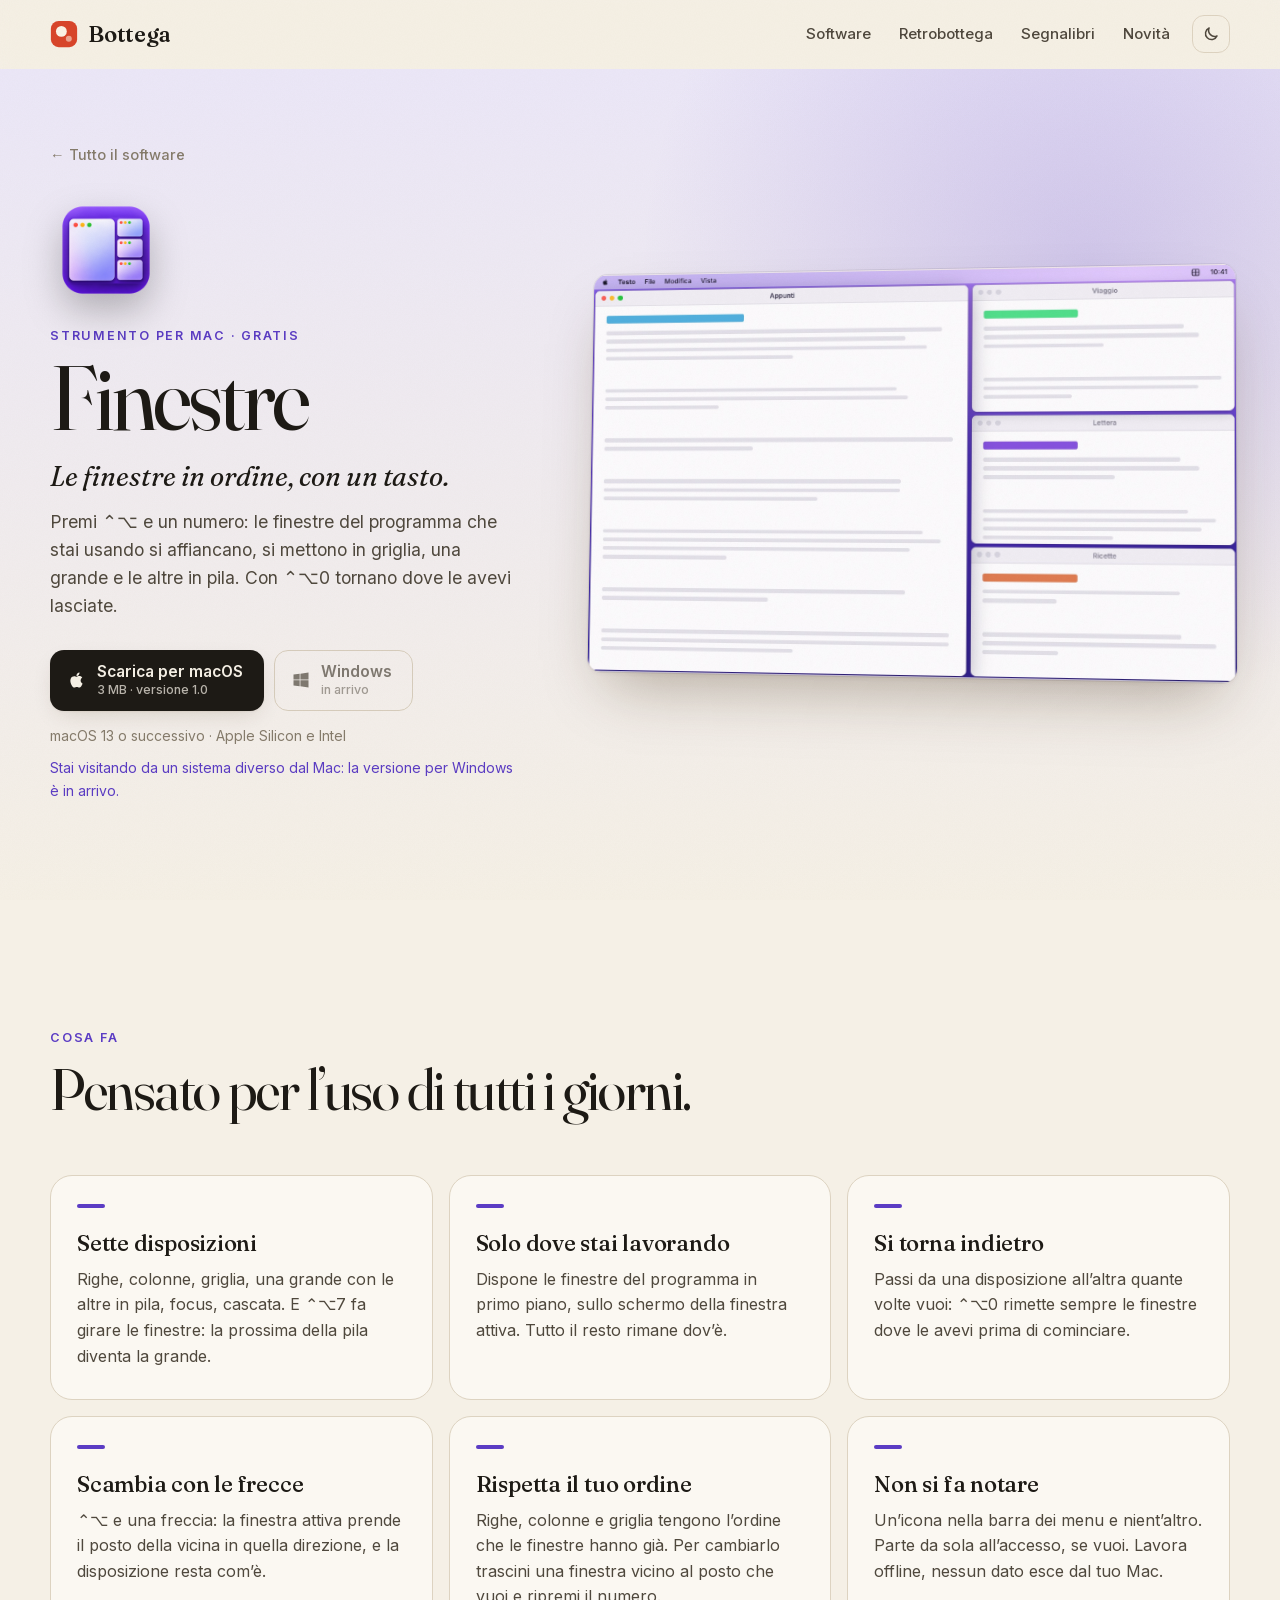
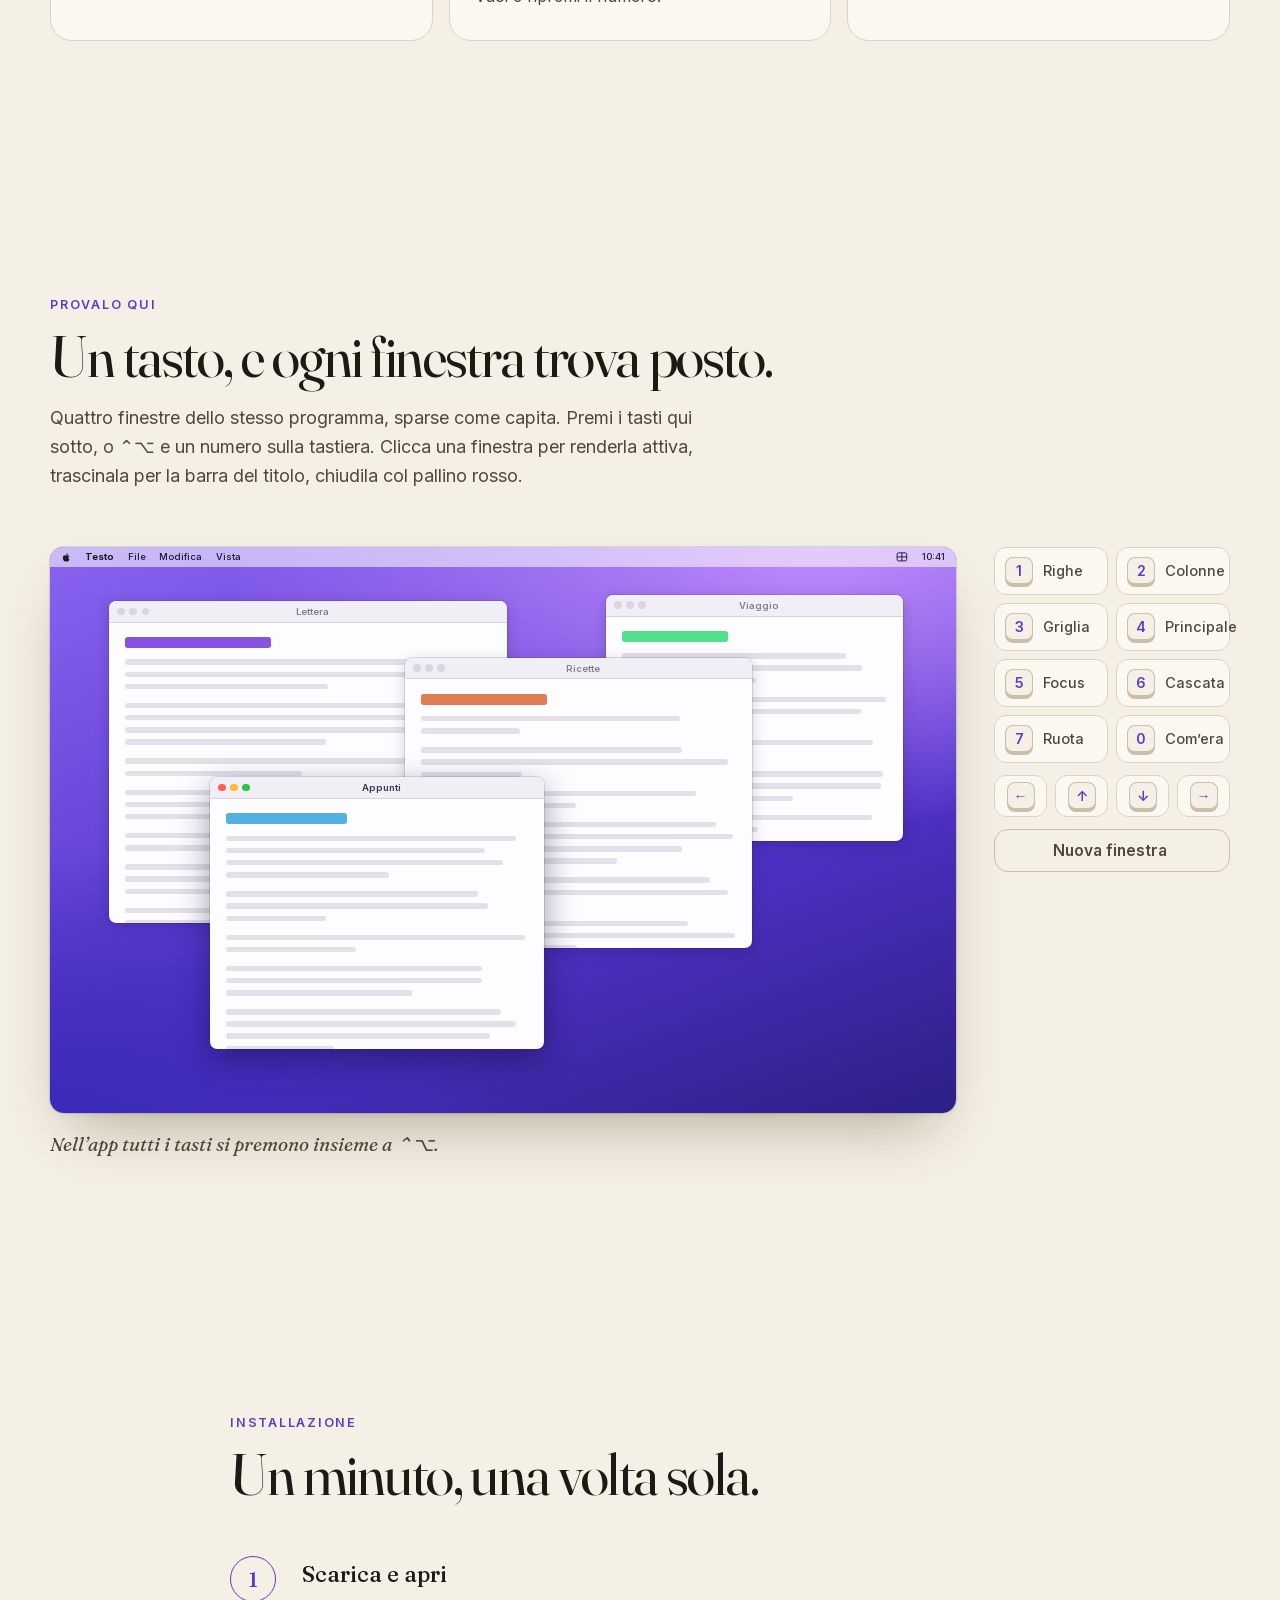
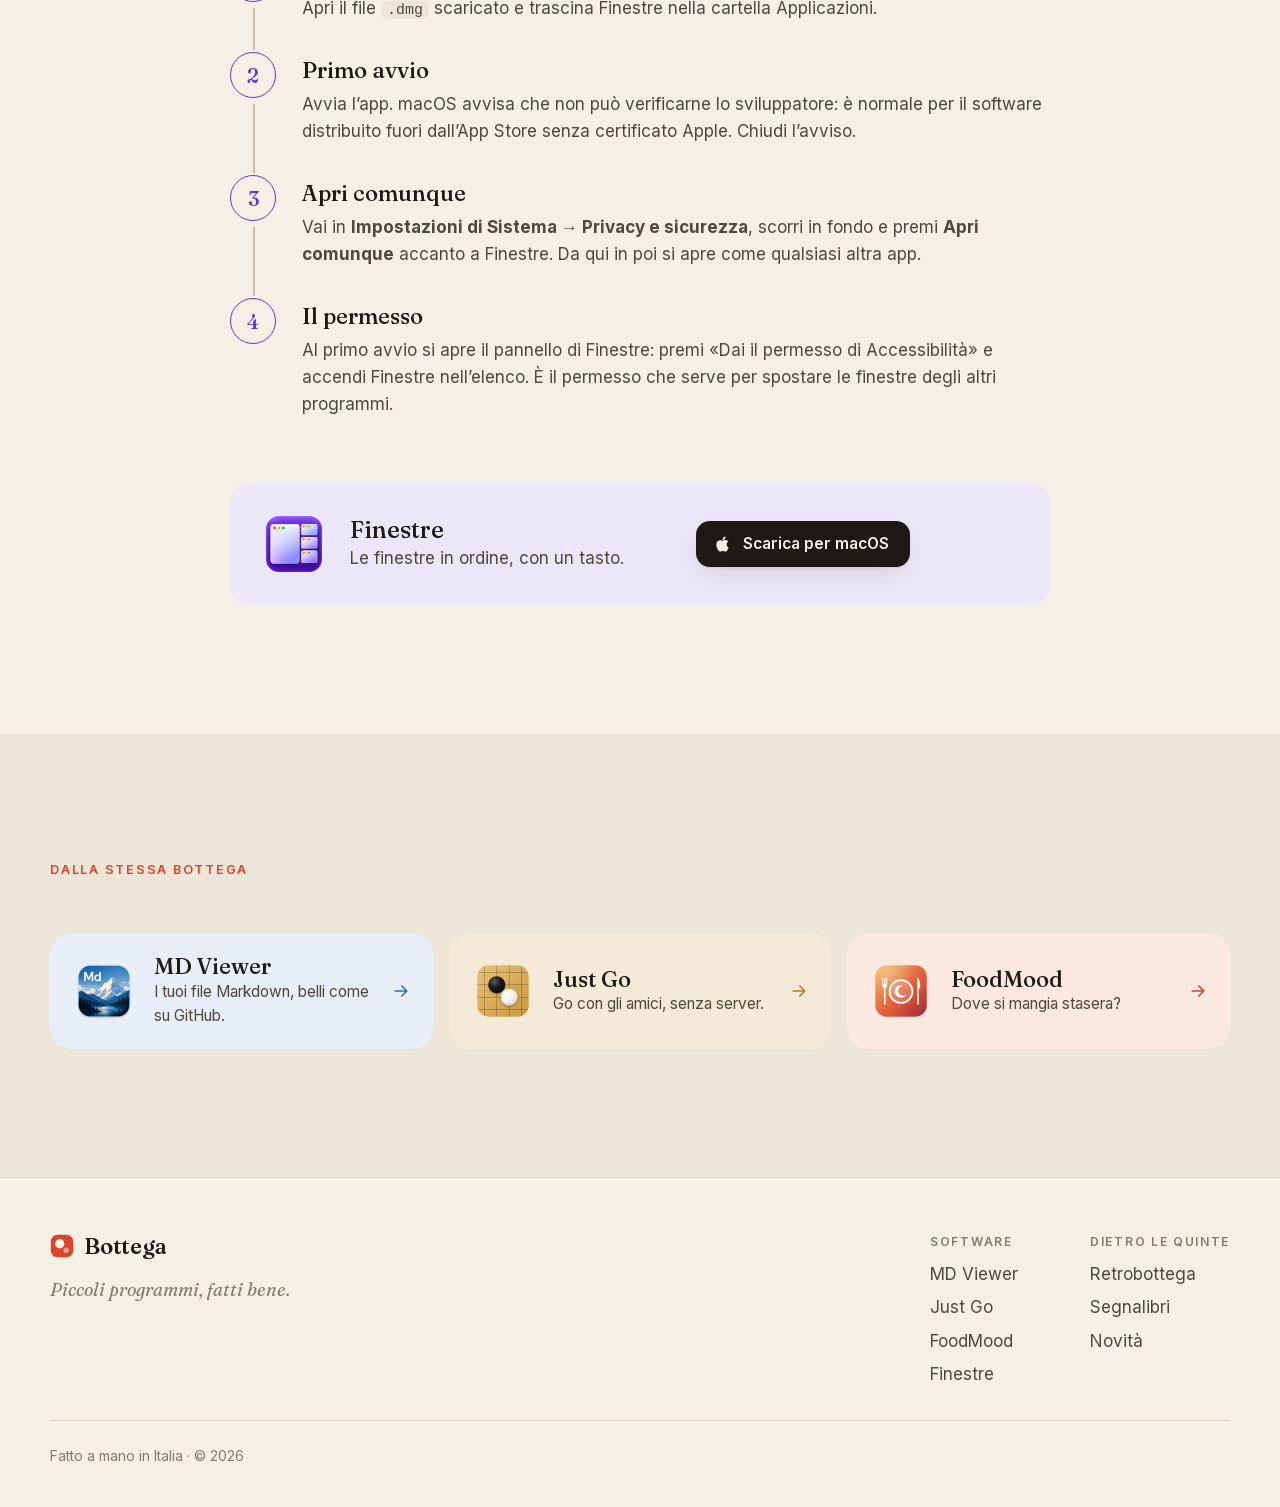
==== finestre/index.html @ 95e4102d "Sito aggiornato (2026-10-15)" ====
<!doctype html>
<html lang="it">
<head>
<meta charset="utf-8">
<meta name="viewport" content="width=device-width, initial-scale=1">
<title>Finestre · Bottega</title>
<meta name="description" content="Le finestre in ordine, con un tasto. Premi ⌃⌥ e un numero: le finestre del programma che stai usando si affiancano, si mettono in griglia, una grande e le altre in pila. Con ⌃⌥0 tornano dove le avevi lasciate.">
<meta property="og:title" content="Finestre · Bottega">
<meta property="og:description" content="Le finestre in ordine, con un tasto. Premi ⌃⌥ e un numero: le finestre del programma che stai usando si affiancano, si mettono in griglia, una grande e le altre in pila. Con ⌃⌥0 tornano dove le avevi lasciate.">
<meta property="og:type" content="website">
<meta name="theme-color" content="#f5f0e6" media="(prefers-color-scheme: light)">
<meta name="theme-color" content="#14120e" media="(prefers-color-scheme: dark)">
<link rel="icon" href="../favicon.svg" type="image/svg+xml">
<link rel="preload" href="../fonts/fraunces-normal.woff2" as="font" type="font/woff2" crossorigin>
<link rel="preload" href="../fonts/inter-normal.woff2" as="font" type="font/woff2" crossorigin>
<link rel="stylesheet" href="../css/site.css">
<script>try{var t=localStorage.getItem('theme');if(t)document.documentElement.dataset.theme=t}catch(e){}</script>

</head>
<body class="page-product">
<a class="skip" href="#main">Vai al contenuto</a>
<header class="topbar">
  <div class="wrap topbar__inner">
    <a class="brand" href="../">
<svg class="mark" width="28" height="28" viewBox="0 0 32 32" aria-hidden="true">
  <rect x="1" y="1" width="30" height="30" rx="9" fill="var(--seal)"/>
  <circle cx="13" cy="13" r="6.2" fill="var(--seal-ink)"/>
  <circle cx="21.5" cy="21.5" r="3.4" fill="var(--seal-ink)" opacity=".55"/>
</svg><span>Bottega</span></a>
    <nav class="nav" aria-label="Principale">
      <a href="../#software">Software</a>
      <a href="../retrobottega/">Retrobottega</a>
      <a href="../segnalibri/">Segnalibri</a>
      <a href="../#novita">Novità</a>
      <button class="theme-toggle" type="button" aria-label="Cambia tema" data-theme-toggle>
        <span class="only-light"><svg viewBox="0 0 24 24" aria-hidden="true"><path fill="none" stroke="currentColor" stroke-width="2" stroke-linejoin="round" d="M20 14.5A8 8 0 0 1 9.5 4 8 8 0 1 0 20 14.5z"/></svg></span><span class="only-dark"><svg viewBox="0 0 24 24" aria-hidden="true"><g fill="none" stroke="currentColor" stroke-width="2" stroke-linecap="round"><circle cx="12" cy="12" r="4"/><path d="M12 2v2m0 16v2M4.9 4.9l1.4 1.4m11.4 11.4 1.4 1.4M2 12h2m16 0h2M4.9 19.1l1.4-1.4M17.7 6.3l1.4-1.4"/></g></svg></span>
      </button>
    </nav>
  </div>
</header>
<main id="main">

<section class="phero" style="--accent:#5b3cc4;--accent-dark:#b3a0ff;--tint:#ebe7f8;--tint-dark:#17132a">
  <div class="wrap phero__inner">
    <div class="phero__text">
      <a class="crumb" href="../#software">← Tutto il software</a>
      <img class="phero__icon" src="../media/finestre-icon.png" alt="" width="128" height="128">
      <p class="eyebrow">Strumento per Mac · Gratis</p>
      <h1 class="phero__title">Finestre</h1>
      <p class="phero__tagline">Le finestre in ordine, con un tasto.</p>
      <p class="phero__summary">Premi ⌃⌥ e un numero: le finestre del programma che stai usando si affiancano, si mettono in griglia, una grande e le altre in pila. Con ⌃⌥0 tornano dove le avevi lasciate.</p>
      <div class="downloads" data-downloads><a class="btn btn--primary" data-os="macos" href="../downloads/finestre-1.0-macos.dmg" download data-product="finestre">
      <svg viewBox="0 0 24 24" aria-hidden="true"><path fill="currentColor" d="M16.37 12.6c-.02-2.3 1.88-3.4 1.96-3.46-1.07-1.56-2.73-1.78-3.32-1.8-1.41-.14-2.76.83-3.48.83-.72 0-1.82-.81-3-.79-1.54.02-2.96.9-3.76 2.28-1.6 2.78-.41 6.9 1.15 9.16.76 1.1 1.67 2.34 2.86 2.3 1.15-.05 1.58-.74 2.97-.74 1.38 0 1.77.74 2.98.72 1.23-.02 2.01-1.12 2.76-2.23.87-1.28 1.23-2.52 1.25-2.58-.03-.01-2.4-.92-2.42-3.65zM14.1 5.86c.63-.77 1.06-1.83.94-2.89-.91.04-2.01.61-2.66 1.37-.58.67-1.1 1.76-.96 2.8 1.01.08 2.05-.52 2.68-1.28z"/></svg><span>Scarica per macOS<small>3 MB · versione 1.0</small></span></a><span class="btn btn--ghost btn--soon" data-os="windows"><svg viewBox="0 0 24 24" aria-hidden="true"><path fill="currentColor" d="M3 5.5 10.4 4.5v7H3zm8.3-1.1L21 3v8.5h-9.7zM3 12.4h7.4v7.1L3 18.5zm8.3 0H21V21l-9.7-1.4z"/></svg><span>Windows<small>in arrivo</small></span></span></div>
      <p class="phero__meta">macOS 13 o successivo · Apple Silicon e Intel</p>
      <p class="phero__other" data-other-os hidden>Stai visitando da un sistema diverso dal Mac: la versione per Windows è in arrivo.</p>
    </div>
    <div class="phero__visual">
<figure class="window window--screen">
  
  <img class="only-light" src="../media/finestre-light.jpg" alt="Uno schermo con quattro finestre dello stesso programma disposte da Finestre: una grande a sinistra, le altre tre impilate a destra" fetchpriority="high" decoding="async"><img class="only-dark" src="../media/finestre-dark.jpg" alt="Uno schermo con quattro finestre dello stesso programma disposte da Finestre: una grande a sinistra, le altre tre impilate a destra" fetchpriority="high" decoding="async">
</figure></div>
  </div>
</section>

<section class="section" style="--accent:#5b3cc4;--accent-dark:#b3a0ff;--tint:#ebe7f8;--tint-dark:#17132a">
  <div class="wrap">
    <header class="section__head reveal">
      <p class="eyebrow">Cosa fa</p>
      <h2 class="section__title">Pensato per l’uso di tutti i giorni.</h2>
    </header>
    <ul class="features">
      <li class="feature reveal" style="--d:0"><h3>Sette disposizioni</h3><p>Righe, colonne, griglia, una grande con le altre in pila, focus, cascata. E ⌃⌥7 fa girare le finestre: la prossima della pila diventa la grande.</p></li><li class="feature reveal" style="--d:1"><h3>Solo dove stai lavorando</h3><p>Dispone le finestre del programma in primo piano, sullo schermo della finestra attiva. Tutto il resto rimane dov’è.</p></li><li class="feature reveal" style="--d:2"><h3>Si torna indietro</h3><p>Passi da una disposizione all’altra quante volte vuoi: ⌃⌥0 rimette sempre le finestre dove le avevi prima di cominciare.</p></li><li class="feature reveal" style="--d:0"><h3>Scambia con le frecce</h3><p>⌃⌥ e una freccia: la finestra attiva prende il posto della vicina in quella direzione, e la disposizione resta com’è.</p></li><li class="feature reveal" style="--d:1"><h3>Rispetta il tuo ordine</h3><p>Righe, colonne e griglia tengono l’ordine che le finestre hanno già. Per cambiarlo trascini una finestra vicino al posto che vuoi e ripremi il numero.</p></li><li class="feature reveal" style="--d:2"><h3>Non si fa notare</h3><p>Un’icona nella barra dei menu e nient’altro. Parte da sola all’accesso, se vuoi. Lavora offline, nessun dato esce dal tuo Mac.</p></li>
    </ul>
  </div>
</section>

<div style="--accent:#5b3cc4;--accent-dark:#b3a0ff;--tint:#ebe7f8;--tint-dark:#17132a">
<section class="section demo" id="prova">
  <div class="wrap">
    <header class="section__head reveal">
      <p class="eyebrow">Provalo qui</p>
      <h2 class="section__title">Un tasto, e ogni finestra trova posto.</h2>
      <p class="section__lead">Quattro finestre dello stesso programma, sparse come capita. Premi i tasti qui sotto, o ⌃⌥ e un numero sulla tastiera. Clicca una finestra per renderla attiva, trascinala per la barra del titolo, chiudila col pallino rosso.</p>
    </header>
    <div class="win-demo reveal" data-win-demo>
      <div class="win-demo__screen" data-screen>
        <div class="win-demo__menubar" aria-hidden="true">
          <span class="win-demo__menus"><svg viewBox="0 0 24 24" aria-hidden="true"><path fill="currentColor" d="M16.37 12.6c-.02-2.3 1.88-3.4 1.96-3.46-1.07-1.56-2.73-1.78-3.32-1.8-1.41-.14-2.76.83-3.48.83-.72 0-1.82-.81-3-.79-1.54.02-2.96.9-3.76 2.28-1.6 2.78-.41 6.9 1.15 9.16.76 1.1 1.67 2.34 2.86 2.3 1.15-.05 1.58-.74 2.97-.74 1.38 0 1.77.74 2.98.72 1.23-.02 2.01-1.12 2.76-2.23.87-1.28 1.23-2.52 1.25-2.58-.03-.01-2.4-.92-2.42-3.65zM14.1 5.86c.63-.77 1.06-1.83.94-2.89-.91.04-2.01.61-2.66 1.37-.58.67-1.1 1.76-.96 2.8 1.01.08 2.05-.52 2.68-1.28z"/></svg><b>Testo</b><span>File</span><span>Modifica</span><span>Vista</span></span>
          <span class="win-demo__status"><svg class="win-demo__glyph" data-glyph viewBox="0 0 16 16"><rect x="1.5" y="2.5" width="13" height="11" rx="2" fill="none" stroke="currentColor" stroke-width="1.3"/><path d="M8 2.5v11M1.5 8h13" stroke="currentColor" stroke-width="1.3"/></svg><span>10:41</span></span>
        </div>
        <div class="win-demo__desk" data-desk></div>
      </div>
      <div class="win-demo__panel">
        <div class="win-demo__keys" role="group" aria-label="Disposizioni">
          <button class="win-key" type="button" data-key="1"><kbd>1</kbd><span>Righe</span></button><button class="win-key" type="button" data-key="2"><kbd>2</kbd><span>Colonne</span></button><button class="win-key" type="button" data-key="3"><kbd>3</kbd><span>Griglia</span></button><button class="win-key" type="button" data-key="4"><kbd>4</kbd><span>Principale</span></button><button class="win-key" type="button" data-key="5"><kbd>5</kbd><span>Focus</span></button><button class="win-key" type="button" data-key="6"><kbd>6</kbd><span>Cascata</span></button><button class="win-key" type="button" data-key="7"><kbd>7</kbd><span>Ruota</span></button><button class="win-key" type="button" data-key="0"><kbd>0</kbd><span>Com’era</span></button>
        </div>
        <div class="win-demo__arrows" role="group" aria-label="Scambia la finestra attiva con la vicina">
          <button class="win-key win-key--arrow" type="button" data-swap="left" aria-label="Scambia con la vicina sinistra"><kbd>←</kbd></button><button class="win-key win-key--arrow" type="button" data-swap="up" aria-label="Scambia con la vicina sopra"><kbd>↑</kbd></button><button class="win-key win-key--arrow" type="button" data-swap="down" aria-label="Scambia con la vicina sotto"><kbd>↓</kbd></button><button class="win-key win-key--arrow" type="button" data-swap="right" aria-label="Scambia con la vicina destra"><kbd>→</kbd></button>
        </div>
        <button class="btn btn--ghost win-demo__new" type="button" data-new>Nuova finestra</button>
      </div>
      <p class="win-demo__caption" data-caption aria-live="polite">Nell’app tutti i tasti si premono insieme a ⌃⌥.</p>
    </div>
  </div>
</section></div>


<section class="section" id="installazione" style="--accent:#5b3cc4;--accent-dark:#b3a0ff;--tint:#ebe7f8;--tint-dark:#17132a">
  <div class="wrap wrap--narrow">
    <header class="section__head reveal">
      <p class="eyebrow">Installazione</p>
      <h2 class="section__title">Un minuto, una volta sola.</h2>
    </header>
    <ol class="steps">
      <li class="reveal"><h3>Scarica e apri</h3><p>Apri il file <code>.dmg</code> scaricato e trascina Finestre nella cartella Applicazioni.</p></li>
      <li class="reveal"><h3>Primo avvio</h3><p>Avvia l’app. macOS avvisa che non può verificarne lo sviluppatore: è normale per il software distribuito fuori dall’App Store senza certificato Apple. Chiudi l’avviso.</p></li>
      <li class="reveal"><h3>Apri comunque</h3><p>Vai in <strong>Impostazioni di Sistema → Privacy e sicurezza</strong>, scorri in fondo e premi <strong>Apri comunque</strong> accanto a Finestre. Da qui in poi si apre come qualsiasi altra app.</p></li>
      <li class="reveal"><h3>Il permesso</h3><p>Al primo avvio si apre il pannello di Finestre: premi «Dai il permesso di Accessibilità» e accendi Finestre nell’elenco. È il permesso che serve per spostare le finestre degli altri programmi.</p></li>
    </ol>
    <div class="final-cta reveal">
      <img src="../media/finestre-icon.png" alt="" width="72" height="72" loading="lazy">
      <div><h3>Finestre</h3><p>Le finestre in ordine, con un tasto.</p></div>
      <div class="downloads" data-downloads><a class="btn btn--primary" data-os="macos" href="../downloads/finestre-1.0-macos.dmg" download data-product="finestre">
      <svg viewBox="0 0 24 24" aria-hidden="true"><path fill="currentColor" d="M16.37 12.6c-.02-2.3 1.88-3.4 1.96-3.46-1.07-1.56-2.73-1.78-3.32-1.8-1.41-.14-2.76.83-3.48.83-.72 0-1.82-.81-3-.79-1.54.02-2.96.9-3.76 2.28-1.6 2.78-.41 6.9 1.15 9.16.76 1.1 1.67 2.34 2.86 2.3 1.15-.05 1.58-.74 2.97-.74 1.38 0 1.77.74 2.98.72 1.23-.02 2.01-1.12 2.76-2.23.87-1.28 1.23-2.52 1.25-2.58-.03-.01-2.4-.92-2.42-3.65zM14.1 5.86c.63-.77 1.06-1.83.94-2.89-.91.04-2.01.61-2.66 1.37-.58.67-1.1 1.76-.96 2.8 1.01.08 2.05-.52 2.68-1.28z"/></svg><span>Scarica per macOS</span></a></div>
    </div>
  </div>
</section>

<section class="section section--quiet">
  <div class="wrap">
    <header class="section__head reveal"><p class="eyebrow">Dalla stessa bottega</p></header>
    <div class="more">
      <a class="more__item reveal" href="../md-viewer/" style="--accent:#2f6fb5;--accent-dark:#7fb0ee;--tint:#e7eef8;--tint-dark:#16202e">
        <img src="../media/md-viewer-icon.png" alt="" width="64" height="64" loading="lazy">
        <span><strong>MD Viewer</strong><span>I tuoi file Markdown, belli come su GitHub.</span></span><svg viewBox="0 0 24 24" aria-hidden="true"><path fill="none" stroke="currentColor" stroke-width="2" stroke-linecap="round" stroke-linejoin="round" d="M5 12h14m-6-6 6 6-6 6"/></svg></a><a class="more__item reveal" href="../just-go/" style="--accent:#b9792a;--accent-dark:#e2b066;--tint:#f5ead7;--tint-dark:#231a0e">
        <img src="../media/just-go-icon.png" alt="" width="64" height="64" loading="lazy">
        <span><strong>Just Go</strong><span>Go con gli amici, senza server.</span></span><svg viewBox="0 0 24 24" aria-hidden="true"><path fill="none" stroke="currentColor" stroke-width="2" stroke-linecap="round" stroke-linejoin="round" d="M5 12h14m-6-6 6 6-6 6"/></svg></a><a class="more__item reveal" href="../foodmood/" style="--accent:#c24a2f;--accent-dark:#f2704f;--tint:#fbe9e1;--tint-dark:#2a1611">
        <img src="../media/foodmood-icon.png" alt="" width="64" height="64" loading="lazy">
        <span><strong>FoodMood</strong><span>Dove si mangia stasera?</span></span><svg viewBox="0 0 24 24" aria-hidden="true"><path fill="none" stroke="currentColor" stroke-width="2" stroke-linecap="round" stroke-linejoin="round" d="M5 12h14m-6-6 6 6-6 6"/></svg></a>
    </div>
  </div>
</section>
</main>
<footer class="footer">
  <div class="wrap footer__inner">
    <div class="footer__brand">
      <a class="brand" href="../">
<svg class="mark" width="24" height="24" viewBox="0 0 32 32" aria-hidden="true">
  <rect x="1" y="1" width="30" height="30" rx="9" fill="var(--seal)"/>
  <circle cx="13" cy="13" r="6.2" fill="var(--seal-ink)"/>
  <circle cx="21.5" cy="21.5" r="3.4" fill="var(--seal-ink)" opacity=".55"/>
</svg><span>Bottega</span></a>
      <p>Piccoli programmi, fatti bene.</p>
    </div>
    <nav class="footer__nav" aria-label="Software">
      <h2>Software</h2>
      <a href="../md-viewer/">MD Viewer</a><a href="../just-go/">Just Go</a><a href="../foodmood/">FoodMood</a><a href="../finestre/">Finestre</a>
    </nav>
    <nav class="footer__nav" aria-label="Altro">
      <h2>Dietro le quinte</h2>
      <a href="../retrobottega/">Retrobottega</a>
      <a href="../segnalibri/">Segnalibri</a>
      <a href="../#novita">Novità</a>
    </nav>
    <p class="footer__note">Fatto a mano in Italia · © 2026</p>
  </div>
</footer>
<script src="../js/site.js" defer></script>
<script src="../js/win-demo.js" defer></script>
</body>
</html>
---- css/site.css ----
/* ---------- fonts ---------- */

@font-face {
  font-family: 'Fraunces';
  src: url('../fonts/fraunces-normal.woff2') format('woff2');
  font-weight: 300 700;
  font-style: normal;
  font-display: swap;
}
@font-face {
  font-family: 'Fraunces';
  src: url('../fonts/fraunces-italic.woff2') format('woff2');
  font-weight: 300 700;
  font-style: italic;
  font-display: swap;
}
@font-face {
  font-family: 'Inter';
  src: url('../fonts/inter-normal.woff2') format('woff2');
  font-weight: 400 700;
  font-style: normal;
  font-display: swap;
}

/* ---------- tokens ---------- */

:root {
  --paper: #f5f0e6;
  --paper-2: #ede6d8;
  --card: #fbf8f2;
  --ink: #1d1a15;
  --ink-2: #4f483d;
  --ink-3: #857b6b;
  --line: #ddd3c1;
  --line-2: #cbbfa9;
  --seal: #d8452a;
  --seal-ink: #fbf3e6;
  --focus: #d8452a;
  --shadow: 0 1px 2px rgb(60 40 10 / 0.06), 0 8px 24px -8px rgb(60 40 10 / 0.18);
  --shadow-lg: 0 2px 4px rgb(60 40 10 / 0.05), 0 30px 60px -20px rgb(60 40 10 / 0.35);
  --accent: var(--seal);
  --accent-ink: var(--accent);
  --tint-bg: var(--tint, var(--paper-2));

  --serif: 'Fraunces', 'Iowan Old Style', Georgia, serif;
  --sans: 'Inter', -apple-system, BlinkMacSystemFont, 'Segoe UI', sans-serif;
  --mono: ui-monospace, 'SF Mono', Menlo, monospace;

  --wrap: 1180px;
  --gutter: clamp(16px, 4vw, 40px);
  --radius: 22px;
  --ease: cubic-bezier(0.2, 0.7, 0.2, 1);

  color-scheme: light;
}

@media (prefers-color-scheme: dark) {
  :root:not([data-theme='light']) {
    --paper: #14120e;
    --paper-2: #1c1914;
    --card: #1f1c16;
    --ink: #f1ebdf;
    --ink-2: #c5bcab;
    --ink-3: #8f8574;
    --line: #2f2a22;
    --line-2: #3f382d;
    --seal: #e5583b;
    --seal-ink: #1a140c;
    --focus: #ff7a5c;
    --shadow: 0 1px 2px rgb(0 0 0 / 0.3), 0 8px 24px -8px rgb(0 0 0 / 0.5);
    --shadow-lg: 0 2px 4px rgb(0 0 0 / 0.3), 0 30px 60px -20px rgb(0 0 0 / 0.7);
    --accent-ink: var(--accent-dark, var(--accent));
    --tint-bg: var(--tint-dark, var(--paper-2));
    color-scheme: dark;
  }
}
:root[data-theme='dark'] {
  --paper: #14120e;
  --paper-2: #1c1914;
  --card: #1f1c16;
  --ink: #f1ebdf;
  --ink-2: #c5bcab;
  --ink-3: #8f8574;
  --line: #2f2a22;
  --line-2: #3f382d;
  --seal: #e5583b;
  --seal-ink: #1a140c;
  --focus: #ff7a5c;
  --shadow: 0 1px 2px rgb(0 0 0 / 0.3), 0 8px 24px -8px rgb(0 0 0 / 0.5);
  --shadow-lg: 0 2px 4px rgb(0 0 0 / 0.3), 0 30px 60px -20px rgb(0 0 0 / 0.7);
  --accent-ink: var(--accent-dark, var(--accent));
  --tint-bg: var(--tint-dark, var(--paper-2));
  color-scheme: dark;
}

/* Product-scoped elements re-resolve the accent from their own custom properties. */
[style*='--accent'] {
  --accent-ink: var(--accent);
  --tint-bg: var(--tint);
}
@media (prefers-color-scheme: dark) {
  :root:not([data-theme='light']) [style*='--accent'] {
    --accent-ink: var(--accent-dark);
    --tint-bg: var(--tint-dark);
  }
}
:root[data-theme='dark'] [style*='--accent'] {
  --accent-ink: var(--accent-dark);
  --tint-bg: var(--tint-dark);
}

/* Light/dark only content (screenshots, toggle icons). */
.only-dark { display: none; }
@media (prefers-color-scheme: dark) {
  :root:not([data-theme='light']) .only-dark { display: revert; }
  :root:not([data-theme='light']) .only-light { display: none; }
}
:root[data-theme='dark'] .only-dark { display: revert; }
:root[data-theme='dark'] .only-light { display: none; }

/* ---------- base ---------- */

*, *::before, *::after { box-sizing: border-box; }
html { -webkit-text-size-adjust: 100%; scroll-behavior: smooth; scroll-padding-top: 80px; }
body {
  margin: 0;
  background: var(--paper);
  color: var(--ink);
  font: 400 17px/1.6 var(--sans);
  font-feature-settings: 'ss01', 'cv11';
  -webkit-font-smoothing: antialiased;
  overflow-x: hidden;
}
img, svg { display: block; max-width: 100%; }
a { color: inherit; }
h1, h2, h3 { margin: 0; font-weight: 500; }
p { margin: 0; }
code { font: 0.88em var(--mono); background: var(--paper-2); padding: 0.1em 0.4em; border-radius: 6px; }
:focus-visible { outline: 2px solid var(--focus); outline-offset: 3px; border-radius: 8px; }
::selection { background: color-mix(in srgb, var(--seal) 30%, transparent); }

/* Paper grain over everything, very faint. */
body::before {
  content: '';
  position: fixed;
  inset: 0;
  z-index: 100;
  pointer-events: none;
  opacity: 0.35;
  mix-blend-mode: multiply;
  background-image: url("data:image/svg+xml,%3Csvg xmlns='http://www.w3.org/2000/svg' width='160' height='160'%3E%3Cfilter id='n'%3E%3CfeTurbulence type='fractalNoise' baseFrequency='.85' numOctaves='3' stitchTiles='stitch'/%3E%3CfeColorMatrix values='0 0 0 0 .4 0 0 0 0 .3 0 0 0 0 .15 0 0 0 .09 0'/%3E%3C/filter%3E%3Crect width='100%25' height='100%25' filter='url(%23n)'/%3E%3C/svg%3E");
}
@media (prefers-color-scheme: dark) { :root:not([data-theme='light']) body::before { mix-blend-mode: screen; opacity: 0.18; } }
:root[data-theme='dark'] body::before { mix-blend-mode: screen; opacity: 0.18; }

.wrap { width: 100%; max-width: calc(var(--wrap) + var(--gutter) * 2); margin: 0 auto; padding: 0 var(--gutter); }
.wrap--narrow { max-width: calc(820px + var(--gutter) * 2); }

.skip { position: absolute; left: -9999px; }
.skip:focus { left: 16px; top: 16px; z-index: 200; background: var(--ink); color: var(--paper); padding: 8px 14px; border-radius: 10px; }

.eyebrow {
  font: 600 12.5px/1.2 var(--sans);
  letter-spacing: 0.14em;
  text-transform: uppercase;
  color: var(--accent-ink);
}

/* ---------- top bar ---------- */

.topbar {
  position: sticky;
  top: 0;
  z-index: 50;
  background: color-mix(in srgb, var(--paper) 82%, transparent);
  backdrop-filter: saturate(1.4) blur(14px);
  -webkit-backdrop-filter: saturate(1.4) blur(14px);
  border-bottom: 1px solid transparent;
  transition: border-color 0.3s;
}
.topbar.is-scrolled { border-bottom-color: var(--line); }
.topbar__inner { display: flex; align-items: center; justify-content: space-between; height: 68px; }
.brand { display: inline-flex; align-items: center; gap: 10px; text-decoration: none; font: 600 22px/1 var(--serif); letter-spacing: -0.01em; }
.brand .mark { flex: none; transition: transform 0.5s var(--ease); }
.brand:hover .mark { transform: rotate(-12deg) scale(1.06); }
.nav { display: flex; align-items: center; gap: 4px; }
.nav a { white-space: nowrap; text-decoration: none; font-size: 15px; font-weight: 500; color: var(--ink-2); padding: 8px 12px; border-radius: 10px; transition: color 0.2s, background 0.2s; }
.nav a:hover { color: var(--ink); background: var(--paper-2); }
.theme-toggle {
  display: grid; place-items: center;
  width: 38px; height: 38px; margin-left: 6px;
  border: 1px solid var(--line); border-radius: 12px;
  background: transparent; color: var(--ink-2); cursor: pointer;
  transition: color 0.2s, border-color 0.2s, transform 0.3s var(--ease);
}
.theme-toggle:hover { color: var(--ink); border-color: var(--line-2); transform: rotate(-15deg); }
.theme-toggle svg { width: 18px; height: 18px; }

/* ---------- buttons ---------- */

.downloads { display: flex; flex-wrap: wrap; gap: 10px; }
.btn {
  display: inline-flex; align-items: center; gap: 10px;
  padding: 12px 20px 12px 16px;
  border-radius: 14px;
  font: 600 15.5px/1.15 var(--sans);
  text-decoration: none;
  border: 1px solid transparent;
  cursor: pointer;
  transition: transform 0.25s var(--ease), box-shadow 0.25s var(--ease), background 0.2s, border-color 0.2s;
}
.btn svg { width: 20px; height: 20px; flex: none; }
.btn small { display: block; font-weight: 500; font-size: 12.5px; opacity: 0.72; margin-top: 3px; }
.btn--primary { background: var(--ink); color: var(--paper); box-shadow: var(--shadow); }
.btn--primary:hover { transform: translateY(-2px); box-shadow: var(--shadow-lg); }
.btn--primary:active { transform: translateY(0); }
.btn--ghost { background: transparent; color: var(--ink-2); border-color: var(--line-2); }
.btn--ghost:hover { border-color: var(--ink-3); color: var(--ink); }
.btn--soon { cursor: default; opacity: 0.7; }
.btn--soon:hover { border-color: var(--line-2); color: var(--ink-2); }
.downloads.is-preferred-missing .btn--primary { order: 2; }

.link-arrow { display: inline-flex; align-items: center; gap: 8px; font-weight: 600; font-size: 15.5px; text-decoration: none; color: var(--accent-ink); }
.link-arrow svg { width: 18px; height: 18px; transition: transform 0.3s var(--ease); }
.link-arrow:hover svg { transform: translateX(4px); }

/* ---------- window frame ---------- */

.window {
  position: relative;
  margin: 0;
  border-radius: 14px;
  overflow: hidden;
  background: var(--card);
  box-shadow: 0 0 0 1px rgb(0 0 0 / 0.08), var(--shadow-lg);
}
.window img { width: 100%; height: auto; }
.window__bar {
  display: flex; align-items: center;
  height: 34px; padding: 0 14px;
  background: #ececec;
  border-bottom: 1px solid #d6d6d6;
}
.window__title { flex: 1; text-align: center; margin-right: 52px; font: 600 12.5px var(--sans); color: #4c4c4c; }
@media (prefers-color-scheme: dark) {
  :root:not([data-theme='light']) .window__bar { background: #2b2b2b; border-color: #111; }
  :root:not([data-theme='light']) .window__title { color: #bdbdbd; }
}
:root[data-theme='dark'] .window__bar { background: #2b2b2b; border-color: #111; }
:root[data-theme='dark'] .window__title { color: #bdbdbd; }
.lights { display: inline-flex; gap: 8px; }
.lights i { width: 12px; height: 12px; border-radius: 50%; background: #ff5f57; box-shadow: inset 0 0 0 0.5px rgb(0 0 0 / 0.15); }
.lights i:nth-child(2) { background: #febc2e; }
.lights i:nth-child(3) { background: #28c840; }
.window--overlay { container-type: inline-size; }
/* Sized relative to the screenshot so the lights sit in the app's own title area at any width. */
.lights--overlay { position: absolute; top: 1.6cqw; left: 1.8cqw; z-index: 1; gap: 0.75cqw; }
.lights--overlay i { width: 1.1cqw; height: 1.1cqw; }

/* ---------- hero ---------- */

.hero { position: relative; padding: clamp(56px, 10vw, 120px) 0 clamp(40px, 7vw, 80px); }
.hero::after {
  content: '';
  position: absolute;
  inset: auto 0 -25% 0;
  height: 70%;
  background: radial-gradient(60% 60% at 30% 50%, color-mix(in srgb, #2f6fb5 14%, transparent), transparent 70%),
    radial-gradient(50% 60% at 70% 50%, color-mix(in srgb, #d9a650 22%, transparent), transparent 70%);
  filter: blur(20px);
  z-index: -1;
}
.hero__inner { text-align: center; display: flex; flex-direction: column; align-items: center; }
.hero__eyebrow { display: inline-flex; align-items: center; gap: 10px; color: var(--ink-2); padding: 8px 14px; border: 1px solid var(--line); border-radius: 999px; background: var(--card); }
.dot { width: 8px; height: 8px; border-radius: 50%; background: var(--seal); box-shadow: 0 0 0 0 color-mix(in srgb, var(--seal) 60%, transparent); animation: pulse 2.4s infinite; }
@keyframes pulse { 70% { box-shadow: 0 0 0 8px transparent; } 100% { box-shadow: 0 0 0 0 transparent; } }
.hero__title {
  margin-top: 28px;
  font: 400 clamp(46px, 9vw, 112px)/0.98 var(--serif);
  font-variation-settings: 'opsz' 144, 'SOFT' 50;
  letter-spacing: -0.035em;
}
.hero__title em { font-style: italic; font-weight: 350; color: var(--seal); font-variation-settings: 'opsz' 144, 'SOFT' 100, 'WONK' 1; }
.hero__lead { margin-top: 26px; max-width: 34em; font-size: clamp(17px, 2vw, 20px); color: var(--ink-2); text-wrap: balance; }

.shelf { display: flex; justify-content: center; align-items: flex-end; flex-wrap: wrap; gap: clamp(18px, 4vw, 48px); margin-top: clamp(44px, 7vw, 76px); }
.shelf__item {
  display: flex; flex-direction: column; align-items: center; gap: 14px;
  text-decoration: none;
  animation: float 6s ease-in-out infinite;
  animation-delay: calc(var(--i) * -1.7s);
}
.shelf__item img {
  width: clamp(104px, 15vw, 168px); height: auto;
  filter: drop-shadow(0 22px 22px rgb(60 40 10 / 0.28));
  transition: transform 0.5s var(--ease), filter 0.5s var(--ease);
}
.shelf__item:hover img { transform: translateY(-8px) rotate(-4deg) scale(1.04); filter: drop-shadow(0 32px 28px rgb(60 40 10 / 0.32)); }
.shelf__label { font: 500 15px var(--sans); color: var(--ink-2); }
.shelf__item:hover .shelf__label { color: var(--ink); }
.shelf__slot {
  display: grid; place-items: center;
  width: clamp(84px, 12vw, 134px); aspect-ratio: 1;
  margin: clamp(10px, 1.5vw, 17px);
  border: 2px dashed var(--line-2);
  border-radius: 28%;
}
.shelf__slot span { width: 26%; aspect-ratio: 1; border-radius: 50%; border: 2px solid var(--line-2); border-top-color: var(--seal); animation: spin 2.8s linear infinite; }
.shelf__item--next .shelf__label { color: var(--ink-3); }
.shelf__slot { transition: border-color 0.3s, transform 0.5s var(--ease); }
.shelf__item--next:hover .shelf__slot { border-color: var(--seal); transform: translateY(-8px) rotate(-4deg); }
.shelf__item--next:hover .shelf__label { color: var(--ink); }
@keyframes float { 50% { transform: translateY(-10px); } }
@keyframes spin { to { transform: rotate(360deg); } }

/* ---------- sections ---------- */

.section { padding: clamp(64px, 10vw, 128px) 0; }
.section--quiet { background: var(--paper-2); }
.section__head { margin-bottom: clamp(32px, 5vw, 56px); }
.section__title {
  margin-top: 14px;
  font: 400 clamp(34px, 5.2vw, 58px)/1.04 var(--serif);
  font-variation-settings: 'opsz' 144, 'SOFT' 50;
  letter-spacing: -0.025em;
  text-wrap: balance;
}
.section__lead { margin-top: 18px; max-width: 38em; color: var(--ink-2); font-size: 18px; }

/* ---------- catalog cards ---------- */

.cards { display: grid; gap: clamp(24px, 4vw, 40px); }
.card {
  position: relative;
  display: grid;
  grid-template-columns: minmax(0, 5fr) minmax(0, 7fr);
  gap: clamp(28px, 4vw, 56px);
  align-items: center;
  padding: clamp(26px, 4.5vw, 56px);
  border-radius: calc(var(--radius) + 8px);
  background: var(--tint-bg);
  overflow: hidden;
  isolation: isolate;
}
.card::before {
  content: '';
  position: absolute;
  width: 60%; aspect-ratio: 1;
  right: -10%; top: -30%;
  border-radius: 50%;
  background: radial-gradient(closest-side, color-mix(in srgb, var(--accent) 22%, transparent), transparent);
  z-index: -1;
}
.card--flip { grid-template-columns: minmax(0, 7fr) minmax(0, 5fr); }
.card--flip .card__text { order: 2; }
.card--flip::before { right: auto; left: -10%; }
.card__head { display: flex; align-items: center; gap: 18px; }
.card__icon { width: 88px; height: 88px; filter: drop-shadow(0 10px 12px rgb(0 0 0 / 0.2)); }
.card__name { margin-top: 6px; font: 500 clamp(32px, 4vw, 44px)/1 var(--serif); letter-spacing: -0.02em; }
.card__name a { text-decoration: none; }
.card__tagline { margin-top: 24px; font: italic 400 clamp(20px, 2.2vw, 24px)/1.3 var(--serif); color: var(--ink); }
.card__summary { margin-top: 12px; color: var(--ink-2); }
.card__actions { margin-top: 28px; display: flex; flex-wrap: wrap; align-items: center; gap: 14px 22px; }
.card__visual { display: block; text-decoration: none; transition: transform 0.6s var(--ease); }
.card:hover .card__visual { transform: translateY(-6px) rotate(-0.6deg); }
.card--flip:hover .card__visual { transform: translateY(-6px) rotate(0.6deg); }

/* ---------- principles ---------- */

.principles { list-style: none; margin: 0; padding: 0; display: grid; grid-template-columns: repeat(3, minmax(0, 1fr)); gap: clamp(20px, 3vw, 36px); }
.principles li { padding-top: 22px; border-top: 1px solid var(--line-2); }
.principles__n { font: italic 400 46px/1 var(--serif); color: var(--seal); }
.principles h3 { margin-top: 16px; font: 500 23px/1.2 var(--serif); letter-spacing: -0.01em; }
.principles p { margin-top: 10px; color: var(--ink-2); }

/* ---------- journal ---------- */

.log { list-style: none; margin: 0; padding: 0; }
.log__item { display: grid; grid-template-columns: 170px minmax(0, 1fr); gap: 24px; padding: 26px 0; border-top: 1px solid var(--line); }
.log__item:last-child { border-bottom: 1px solid var(--line); }
.log__item time { font: 500 14px/1.9 var(--sans); color: var(--ink-3); }
.log__item h3 { font: 500 22px/1.3 var(--serif); }
.log__item h3 a { display: inline-flex; align-items: center; gap: 12px; text-decoration: none; }
.log__item h3 a:hover { color: var(--accent-ink); }
.log__item p { margin-top: 6px; color: var(--ink-2); }

/* ---------- product hero ---------- */

.phero { position: relative; padding: clamp(36px, 6vw, 72px) 0 clamp(56px, 8vw, 100px); background: linear-gradient(180deg, var(--tint-bg), var(--paper)); overflow: hidden; }
.phero::before {
  content: '';
  position: absolute;
  width: 70vw; max-width: 900px; aspect-ratio: 1;
  right: -20vw; top: -30%;
  border-radius: 50%;
  background: radial-gradient(closest-side, color-mix(in srgb, var(--accent) 20%, transparent), transparent);
}
.phero__inner { position: relative; display: grid; grid-template-columns: minmax(0, 5fr) minmax(0, 7fr); gap: clamp(32px, 5vw, 64px); align-items: center; }
.crumb { display: inline-block; margin-bottom: 28px; font-size: 14.5px; font-weight: 500; color: var(--ink-3); text-decoration: none; }
.crumb:hover { color: var(--ink); }
.phero__icon { width: 112px; height: 112px; margin-bottom: 22px; filter: drop-shadow(0 16px 18px rgb(0 0 0 / 0.25)); animation: float 6s ease-in-out infinite; }
.phero__title { margin-top: 10px; font: 400 clamp(52px, 8vw, 92px)/0.95 var(--serif); font-variation-settings: 'opsz' 144, 'SOFT' 50; letter-spacing: -0.035em; }
.phero__tagline { margin-top: 18px; font: italic 400 clamp(21px, 2.4vw, 27px)/1.3 var(--serif); }
.phero__summary { margin: 14px 0 30px; color: var(--ink-2); font-size: 17.5px; }
.phero__meta { margin-top: 14px; font-size: 14px; color: var(--ink-3); }
.phero__other { margin-top: 10px; font-size: 14px; color: var(--accent-ink); }
.phero__visual { perspective: 1600px; }
.phero__visual .window { transform: rotateY(-8deg) rotateX(3deg); transition: transform 0.8s var(--ease); }
.phero__visual:hover .window { transform: none; }

/* ---------- features ---------- */

.features { list-style: none; margin: 0; padding: 0; display: grid; grid-template-columns: repeat(3, minmax(0, 1fr)); gap: 16px; }
.feature {
  position: relative;
  padding: 28px 26px 30px;
  border-radius: var(--radius);
  background: var(--card);
  border: 1px solid var(--line);
  transition: transform 0.4s var(--ease), box-shadow 0.4s var(--ease), border-color 0.3s;
}
.feature::before { content: ''; display: block; width: 28px; height: 4px; border-radius: 4px; background: var(--accent-ink); margin-bottom: 22px; transition: width 0.4s var(--ease); }
.feature:hover { transform: translateY(-4px); box-shadow: var(--shadow); border-color: var(--line-2); }
.feature:hover::before { width: 52px; }
.feature h3 { font: 500 22px/1.2 var(--serif); letter-spacing: -0.01em; }
.feature p { margin-top: 10px; color: var(--ink-2); font-size: 16px; }

/* ---------- shortcuts ---------- */

.keys { list-style: none; margin: 0; padding: 0; display: grid; grid-template-columns: repeat(3, minmax(0, 1fr)); gap: 12px; }
.keys li { display: flex; align-items: center; gap: 16px; padding: 16px 18px; border-radius: 16px; background: var(--card); border: 1px solid var(--line); }
kbd {
  min-width: 52px; padding: 6px 10px;
  font: 600 15px var(--sans); text-align: center;
  border-radius: 10px;
  background: var(--paper);
  border: 1px solid var(--line-2);
  box-shadow: 0 2px 0 var(--line-2);
}
.keys span { color: var(--ink-2); }

/* ---------- install steps ---------- */

.steps { list-style: none; margin: 0; padding: 0; counter-reset: s; }
.steps li { counter-increment: s; position: relative; padding: 0 0 34px 72px; }
.steps li::before {
  content: counter(s);
  position: absolute; left: 0; top: -4px;
  display: grid; place-items: center;
  width: 46px; height: 46px; border-radius: 50%;
  font: 500 20px var(--serif);
  color: var(--accent-ink);
  border: 1.5px solid currentColor;
}
.steps li:not(:last-child)::after { content: ''; position: absolute; left: 23px; top: 48px; bottom: 6px; width: 1.5px; background: var(--line-2); }
.steps h3 { font: 500 22px/1.3 var(--serif); }
.steps p { margin-top: 6px; color: var(--ink-2); }

.final-cta {
  display: flex; align-items: center; gap: 20px; flex-wrap: wrap;
  margin-top: 30px; padding: 26px 28px;
  border-radius: var(--radius);
  background: var(--tint-bg);
}
.final-cta img { width: 72px; height: 72px; }
.final-cta div { flex: 1 1 200px; }
.final-cta h3 { font: 500 24px/1.2 var(--serif); }
.final-cta p { color: var(--ink-2); }

/* ---------- more ---------- */

.more { display: grid; grid-template-columns: repeat(auto-fill, minmax(300px, 1fr)); gap: 16px; }
.more__item { display: flex; align-items: center; gap: 18px; padding: 20px 22px; border-radius: var(--radius); background: var(--tint-bg); text-decoration: none; transition: transform 0.4s var(--ease); }
.more__item:hover { transform: translateY(-3px); }
.more__item img { width: 64px; height: 64px; }
.more__item > span { flex: 1; display: flex; flex-direction: column; }
.more__item strong { font: 500 22px/1.2 var(--serif); }
.more__item span span { color: var(--ink-2); font-size: 15.5px; }
.more__item svg { width: 20px; height: 20px; color: var(--accent-ink); transition: transform 0.3s var(--ease); }
.more__item:hover svg { transform: translateX(4px); }

/* ---------- inner pages (notebook, bookmarks) ---------- */

.page-head { padding-bottom: 0; }
.page-head__lead { margin-top: 22px; max-width: 30em; font: italic 400 clamp(21px, 2.4vw, 26px)/1.4 var(--serif); color: var(--ink); text-wrap: pretty; }
.page-body { padding-top: clamp(40px, 6vw, 64px); }

/* ---------- notebook ---------- */

.wip {
  position: relative;
  display: grid;
  grid-template-columns: minmax(0, 4fr) minmax(0, 8fr);
  gap: clamp(28px, 4vw, 56px);
  padding: clamp(26px, 4.5vw, 56px);
  border-radius: calc(var(--radius) + 8px);
  background: var(--tint-bg);
  overflow: hidden;
  isolation: isolate;
}
.wip::before {
  content: '';
  position: absolute;
  width: 50%; aspect-ratio: 1;
  left: -12%; top: -25%;
  border-radius: 50%;
  background: radial-gradient(closest-side, color-mix(in srgb, var(--accent) 22%, transparent), transparent);
  z-index: -1;
}
.wip__badge { display: flex; flex-direction: column; align-items: flex-start; gap: 22px; }
.wip__mono {
  display: grid; place-items: center;
  width: clamp(104px, 14vw, 148px); aspect-ratio: 1;
  border-radius: 28%;
  border: 2px dashed color-mix(in srgb, var(--accent-ink) 55%, transparent);
  background: var(--card);
  font: italic 400 clamp(56px, 8vw, 84px)/1 var(--serif);
  font-variation-settings: 'opsz' 144, 'SOFT' 100, 'WONK' 1;
  color: var(--accent-ink);
  animation: float 6s ease-in-out infinite;
  animation-delay: calc(var(--i) * -1.7s);
}
.wip__icon {
  width: clamp(120px, 16vw, 172px); height: auto; margin: -10px 0 -12px -12px;
  filter: drop-shadow(0 14px 18px rgb(0 0 0 / 0.25));
  animation: float 6s ease-in-out infinite;
  animation-delay: calc(var(--i) * -1.7s);
}
.wip__stage { display: inline-flex; align-items: center; gap: 10px; padding: 7px 14px; border-radius: 999px; background: var(--card); border: 1px solid var(--line); font-size: 14px; font-weight: 500; color: var(--ink-2); }
.wip__stage .dot { flex: none; background: var(--accent-ink); }
.wip__name { margin-top: 6px; font: 500 clamp(32px, 4vw, 44px)/1 var(--serif); letter-spacing: -0.02em; }
.wip .card__tagline { margin-top: 18px; }
.wip__try { margin-top: 24px; }
.wip__points { list-style: none; margin: 28px 0 0; padding: 0; display: grid; grid-template-columns: repeat(3, minmax(0, 1fr)); gap: 20px; }
.wip__points li { padding-top: 16px; border-top: 1px solid color-mix(in srgb, var(--accent-ink) 35%, transparent); }
.wip__points h3 { font: 500 19px/1.25 var(--serif); }
.wip__points p { margin-top: 6px; font-size: 15.5px; color: var(--ink-2); }

/* Ideas: loose notebook sheets, dashed because nothing exists yet. */
.ideas { padding-top: 0; }
.sheets { list-style: none; margin: clamp(28px, 4vw, 44px) 0 0; padding: 0; display: grid; grid-template-columns: repeat(3, minmax(0, 1fr)); gap: clamp(18px, 2.4vw, 28px); }
.sheet {
  display: flex; flex-direction: column;
  padding: clamp(22px, 2.6vw, 30px);
  border: 1.5px dashed var(--line-2);
  border-radius: var(--radius);
  rotate: var(--tilt);
  transition: rotate 0.4s var(--ease), border-color 0.4s var(--ease);
}
.js .sheet.reveal { transition: opacity 0.8s var(--ease), transform 0.8s var(--ease), rotate 0.4s var(--ease), border-color 0.4s var(--ease); transition-delay: calc(var(--d, 0) * 90ms), calc(var(--d, 0) * 90ms), 0s, 0s; }
.sheet:hover { rotate: 0deg; border-color: var(--ink-3); }
.sheet--next { position: relative; grid-column: span 2; border-color: var(--seal); border-width: 2px; }
.sheet__head { display: flex; align-items: flex-start; justify-content: space-between; gap: 16px; }
.sheet__icon { flex: none; width: 84px; height: auto; margin: -12px -10px -8px 0; filter: drop-shadow(0 8px 10px rgb(0 0 0 / 0.2)); animation: float 6s ease-in-out infinite; animation-delay: calc(var(--d, 0) * -1.3s); }
.sheet--next > .sheet__icon { position: absolute; top: clamp(18px, 2.4vw, 28px); right: clamp(18px, 2.4vw, 28px); width: clamp(96px, 11vw, 148px); margin: 0; filter: drop-shadow(0 12px 16px rgb(0 0 0 / 0.22)); }
.sheet--next .sheet__text { padding-right: clamp(0px, 12vw, 160px); }
.sheet__flag { align-self: flex-start; display: inline-flex; align-items: center; gap: 10px; margin-bottom: 18px; padding: 6px 13px; border-radius: 999px; border: 1px solid var(--line); background: var(--card); font-size: 14px; font-weight: 500; color: var(--ink-2); }
.sheet__ring { width: 10px; height: 10px; border-radius: 50%; border: 2px dashed var(--seal); box-sizing: border-box; }
.sheet__title { margin-top: 8px; font: 500 clamp(22px, 2.2vw, 26px)/1.15 var(--serif); letter-spacing: -0.01em; }
.sheet--next .sheet__title { font-size: clamp(30px, 3.6vw, 40px); }
.sheet__text { margin-top: 10px; font-size: 15.5px; color: var(--ink-2); text-wrap: pretty; }
.sheet--next .sheet__text { max-width: 34em; font-size: 17px; }
.sheet__questions { list-style: none; margin: auto 0 0; padding: 18px 0 0; }
.sheet__text + .sheet__questions { margin-top: 20px; border-top: 1px dashed var(--line-2); }
.sheet__questions li { position: relative; margin-top: 8px; padding-left: 1.1em; font: italic 400 17px/1.4 var(--serif); color: var(--ink); text-wrap: pretty; }
.sheet__questions li::before { content: '?'; position: absolute; left: 0; color: var(--seal); font-style: normal; font-weight: 600; }
.sheet--next .sheet__questions { display: grid; grid-template-columns: repeat(3, minmax(0, 1fr)); gap: 0 24px; }

.margins { margin-top: clamp(40px, 5vw, 64px); }
.notes { list-style: none; margin: 14px 0 0; padding: 0; display: grid; grid-template-columns: repeat(2, minmax(0, 1fr)); gap: 0 clamp(24px, 4vw, 56px); }
.notes li { padding: 16px 0; border-bottom: 1px dashed var(--line-2); }
.notes h4 { margin: 0; font: italic 500 19px/1.3 var(--serif); }
.notes p { margin: 4px 0 0; font-size: 15.5px; color: var(--ink-2); text-wrap: pretty; }

/* The route: stops joined by a dashed line, like an itinerary drawn in a notebook. */
.route { grid-column: 1 / -1; min-width: 0; padding-top: clamp(24px, 3vw, 32px); border-top: 1px dashed color-mix(in srgb, var(--accent-ink) 40%, transparent); }
.route__title { font: 600 12.5px/1.2 var(--sans); letter-spacing: 0.14em; text-transform: uppercase; color: var(--ink-3); }
.route__stops { list-style: none; margin: 22px 0 0; padding: 0; display: grid; grid-auto-flow: column; grid-auto-columns: minmax(0, 1fr); gap: 24px; }
.route__stop { position: relative; padding-top: 30px; }
.route__stop::before {
  content: '';
  position: absolute; left: 0; top: 0;
  width: 14px; height: 14px; border-radius: 50%;
  background: var(--accent-ink);
  box-shadow: 0 0 0 4px var(--tint-bg);
  z-index: 1;
}
.route__stop::after { content: ''; position: absolute; left: 14px; right: -24px; top: 6px; border-top: 2px dashed color-mix(in srgb, var(--accent-ink) 45%, transparent); }
.route__stop:last-child::after { display: none; }
.route__stop--next::before { background: var(--tint-bg); border: 2px dashed var(--accent-ink); box-sizing: border-box; }
.route__date { display: block; font: 600 13px/1.3 var(--sans); color: var(--accent-ink); }
.route__stop p { margin-top: 6px; font: italic 400 17px/1.45 var(--serif); color: var(--ink-2); }
.route__stop--next p { color: var(--ink); }

/* With photos the route becomes an album: snapshots tucked into the notebook, slightly tilted. */
.route--photos .route__stops { grid-auto-flow: row; grid-template-columns: repeat(4, minmax(0, 1fr)); gap: 34px 24px; }
.route--photos .route__stop { padding: 0; }
.route--photos .route__stop::after { display: none; }
.route--photos .route__stop::before { display: none; }
.route--photos .route__date::before { content: ''; display: inline-block; vertical-align: -1px; width: 11px; height: 11px; margin-right: 8px; border-radius: 50%; background: var(--accent-ink); box-sizing: border-box; }
.route--photos .route__stop--next .route__date::before { background: transparent; border: 2px dashed var(--accent-ink); }
.route__shot {
  display: block; width: 100%; height: auto; aspect-ratio: 3 / 2; object-fit: cover;
  margin-bottom: 14px;
  border-radius: 6px;
  border: 5px solid var(--card);
  box-shadow: var(--shadow);
  transform: rotate(var(--tilt));
  transition: transform 0.5s var(--ease), box-shadow 0.5s var(--ease);
}
.route__stop:hover .route__shot { transform: rotate(0deg) scale(1.03); box-shadow: var(--shadow-lg); }
.route--photos .route__stop:not(.route__stop--shot) { align-self: start; padding: 20px; border: 1.5px dashed color-mix(in srgb, var(--accent-ink) 40%, transparent); border-radius: 12px; }

/* ---------- bookmarks ---------- */

.bookmarks { list-style: none; margin: 0; padding: 0; display: grid; gap: 16px; }
.bookmark a {
  display: flex; gap: clamp(18px, 3vw, 28px); align-items: flex-start;
  padding: clamp(22px, 3.5vw, 34px);
  border-radius: var(--radius);
  background: var(--card);
  border: 1px solid var(--line);
  text-decoration: none;
  transition: transform 0.4s var(--ease), box-shadow 0.4s var(--ease), border-color 0.3s;
}
.bookmark a:hover { transform: translateY(-3px); box-shadow: var(--shadow); border-color: var(--line-2); }
.bookmark__mono {
  flex: none; display: grid; place-items: center;
  width: clamp(56px, 8vw, 72px); aspect-ratio: 1; border-radius: 28%;
  background: var(--paper-2); border: 1px solid var(--line);
  font: italic 400 clamp(30px, 4vw, 38px)/1 var(--serif);
  font-variation-settings: 'opsz' 144, 'SOFT' 100, 'WONK' 1;
  color: var(--seal);
  transform: rotate(-4deg);
}
.bookmark__portrait {
  flex: none; width: clamp(64px, 9vw, 88px); height: auto;
  padding: 5px; background: #fbf8f2; border-radius: 4px;
  box-shadow: 0 1px 2px rgb(60 40 10 / 0.12), 0 6px 14px -6px rgb(60 40 10 / 0.3);
}
.bookmark__body { display: flex; flex-direction: column; min-width: 0; }
.bookmark__title { margin-top: 8px; font: 500 clamp(24px, 3vw, 30px)/1.15 var(--serif); letter-spacing: -0.01em; }
.bookmark__text { margin-top: 10px; color: var(--ink-2); }
.bookmark__host { display: inline-flex; align-items: center; gap: 6px; margin-top: 16px; font-size: 14.5px; font-weight: 600; color: var(--seal); overflow-wrap: anywhere; }
.bookmark__host svg { width: 16px; height: 16px; flex: none; transition: transform 0.3s var(--ease); }
.bookmark a:hover .bookmark__host svg { transform: translate(2px, -2px); }

/* ---------- markdown demo ---------- */

.md-demo {
  display: grid; grid-template-columns: minmax(0, 1fr) minmax(0, 1.25fr);
  border-radius: var(--radius);
  overflow: hidden;
  border: 1px solid var(--line);
  box-shadow: var(--shadow-lg);
  background: var(--card);
  min-height: 560px;
}
.md-demo__source { display: flex; flex-direction: column; background: var(--paper-2); border-right: 1px solid var(--line); }
.md-demo__label { padding: 14px 20px; font: 600 12px var(--sans); letter-spacing: 0.08em; text-transform: uppercase; color: var(--ink-3); border-bottom: 1px solid var(--line); }
.md-demo textarea {
  flex: 1; width: 100%; resize: none; border: 0; outline: none;
  padding: 20px; background: transparent; color: var(--ink);
  font: 14.5px/1.7 var(--mono);
  tab-size: 2;
}
.md-demo__view { display: flex; flex-direction: column; min-width: 0; }
.md-demo__tabs { display: flex; height: 44px; background: var(--paper-2); border-bottom: 1px solid var(--line); }
.md-demo__tab { display: flex; align-items: center; padding: 0 22px; min-width: 180px; font-size: 14px; background: var(--card); border-right: 1px solid var(--line); margin-bottom: -1px; }
.md-render { padding: 26px 34px 34px; overflow: auto; font: 16px/1.6 -apple-system, BlinkMacSystemFont, 'Segoe UI', 'Noto Sans', Helvetica, Arial, sans-serif; }
.md-render > :first-child { margin-top: 0; }
.md-render h1, .md-render h2 { font-weight: 600; padding-bottom: 0.3em; border-bottom: 1px solid var(--line); margin: 1.2em 0 0.7em; font-family: inherit; }
.md-render h1 { font-size: 2em; line-height: 1.25; }
.md-render h2 { font-size: 1.5em; }
.md-render h3 { font-weight: 600; font-size: 1.25em; margin: 1.2em 0 0.6em; font-family: inherit; }
.md-render p, .md-render ul, .md-render ol, .md-render table, .md-render blockquote, .md-render pre { margin: 0 0 16px; }
.md-render ul, .md-render ol { padding-left: 2em; }
.md-render li:has(> input[type='checkbox']) { list-style: none; margin-left: -1.4em; }
.md-render input[type='checkbox'] { margin: 0 0.4em 0 0; vertical-align: middle; accent-color: var(--accent-ink); }
.md-render table { border-collapse: collapse; display: block; max-width: 100%; overflow: auto; }
.md-render th, .md-render td { padding: 6px 13px; border: 1px solid var(--line-2); }
.md-render th { font-weight: 600; }
.md-render tr:nth-child(2n) td { background: var(--paper); }
.md-render blockquote { padding: 0 1em; color: var(--ink-3); border-left: 0.25em solid var(--line-2); }
.md-render pre { padding: 16px; border-radius: 6px; background: var(--paper-2); overflow: auto; }
.md-render pre code { padding: 0; background: none; font-size: 85%; }
.md-render code { font-size: 85%; }
.md-render a { color: var(--accent-ink); }
.md-render hr { border: 0; height: 3px; background: var(--line); margin: 24px 0; }
.md-render img { max-width: 100%; }

/* ---------- go demo ---------- */

.go-demo { display: grid; grid-template-columns: minmax(0, 5fr) minmax(0, 6fr); gap: clamp(32px, 5vw, 72px); align-items: center; }
.go-demo__score { display: flex; gap: 14px; margin: 30px 0 0; }
.go-demo__score div { flex: 1; padding: 14px 18px; border-radius: 16px; background: var(--card); border: 1px solid var(--line); }
.go-demo__score dt { display: flex; align-items: center; gap: 10px; font-weight: 600; font-size: 15px; }
.go-demo__score dd { margin: 6px 0 0; font: 400 32px/1 var(--serif); }
.go-demo__score dd::after { content: ' catture'; font: 400 14px var(--sans); color: var(--ink-3); }
.stone { display: inline-block; width: 16px; height: 16px; border-radius: 50%; }
.stone--b { background: radial-gradient(circle at 35% 30%, #5b5f66, #111 60%); }
.stone--w { background: radial-gradient(circle at 35% 30%, #fff, #d8d3c8 80%); box-shadow: inset 0 0 0 1px rgb(0 0 0 / 0.12); }
.go-demo__status { margin-top: 18px; min-height: 1.6em; font: italic 400 21px/1.4 var(--serif); }
.go-demo__actions { display: flex; gap: 10px; margin-top: 18px; }
.go-demo__hint { margin-top: 22px; font-size: 14.5px; color: var(--ink-3); }
.go-demo__board { width: 100%; max-width: 560px; justify-self: center; }
.goban {
  width: 100%; height: auto;
  border-radius: 14px;
  background: linear-gradient(135deg, #e9c47a, #c9963f);
  box-shadow: inset 0 0 0 1px rgb(90 59 18 / 0.25), var(--shadow-lg);
  cursor: pointer;
  touch-action: manipulation;
  -webkit-tap-highlight-color: transparent;
}
.goban .grain { opacity: 0.22; mix-blend-mode: multiply; }
.goban .ghost { opacity: 0; transition: opacity 0.15s; pointer-events: none; }
.goban .ghost.is-on { opacity: 0.45; }
.goban .st { transform-box: fill-box; transform-origin: center; animation: drop 0.28s var(--ease); }
.goban .st.is-gone { animation: lift 0.35s var(--ease) forwards; }
@keyframes drop { from { transform: scale(1.25); opacity: 0; } }
@keyframes lift { to { transform: scale(0.6); opacity: 0; } }
.goban.is-thinking { cursor: progress; }

/* ---------- windows demo ---------- */

.win-demo { display: grid; grid-template-columns: minmax(0, 1fr) auto; gap: 18px clamp(24px, 3vw, 40px); align-items: start; }
.win-demo__screen {
  --wall: radial-gradient(120% 90% at 85% 0%, #c08cff 0%, transparent 55%), radial-gradient(90% 80% at 0% 100%, #3b2bb8 0%, transparent 60%), linear-gradient(160deg, #8a63f0, #5232c9 60%, #2c1f86);
  --menubar: rgb(255 255 255 / 0.55);
  --menubar-ink: #1d1a2a;
  --win: #fdfcff;
  --win-bar: #f1eff6;
  --win-line: rgb(30 20 60 / 0.12);
  --win-ink: #3a3550;
  --skel: rgb(40 30 80 / 0.12);
  --glyph-on: #5b3cc4;
  position: relative;
  container-type: inline-size;
  aspect-ratio: 1440 / 900;
  border-radius: 14px;
  overflow: hidden;
  background: var(--wall);
  box-shadow: 0 0 0 1px rgb(0 0 0 / 0.1), var(--shadow-lg);
  user-select: none;
  -webkit-user-select: none;
}
@media (prefers-color-scheme: dark) {
  :root:not([data-theme='light']) .win-demo__screen {
    --wall: radial-gradient(120% 90% at 85% 0%, #6a3fc0 0%, transparent 55%), radial-gradient(90% 80% at 0% 100%, #1d1670 0%, transparent 60%), linear-gradient(160deg, #3d2a8a, #251a6b 60%, #120d3a);
    --menubar: rgb(20 16 40 / 0.6);
    --menubar-ink: #ece9f7;
    --win: #26232f;
    --win-bar: #2f2c39;
    --win-line: rgb(0 0 0 / 0.5);
    --win-ink: #cfcae0;
    --skel: rgb(255 255 255 / 0.1);
    --glyph-on: #b3a0ff;
  }
}
:root[data-theme='dark'] .win-demo__screen {
  --wall: radial-gradient(120% 90% at 85% 0%, #6a3fc0 0%, transparent 55%), radial-gradient(90% 80% at 0% 100%, #1d1670 0%, transparent 60%), linear-gradient(160deg, #3d2a8a, #251a6b 60%, #120d3a);
  --menubar: rgb(20 16 40 / 0.6);
  --menubar-ink: #ece9f7;
  --win: #26232f;
  --win-bar: #2f2c39;
  --win-line: rgb(0 0 0 / 0.5);
  --win-ink: #cfcae0;
  --skel: rgb(255 255 255 / 0.1);
  --glyph-on: #b3a0ff;
}
/* Everything inside the screen is sized in cqw, so it scales like a real display. */
.win-demo__menubar {
  position: absolute; inset: 0 0 auto; height: 2.22cqw; padding: 0 1.2cqw;
  display: flex; align-items: center; justify-content: space-between;
  background: var(--menubar); backdrop-filter: blur(12px); -webkit-backdrop-filter: blur(12px);
  color: var(--menubar-ink); font: 500 1.05cqw/1 var(--sans);
}
.win-demo__menus, .win-demo__status { display: flex; align-items: center; gap: 1.5cqw; }
.win-demo__menus svg { width: 1.2cqw; height: 1.2cqw; }
.win-demo__menus b { font-weight: 700; }
.win-demo__glyph { width: 1.3cqw; height: 1.3cqw; }
.win-demo__desk { position: absolute; inset: 2.22cqw 0 0; }

.dwin {
  position: absolute;
  display: flex; flex-direction: column;
  border-radius: 0.8cqw;
  overflow: hidden;
  background: var(--win);
  box-shadow: 0 0 0 1px var(--win-line), 0 0.4cqw 1.6cqw rgb(10 0 40 / 0.18);
  transition: left 0.5s var(--ease), top 0.5s var(--ease), width 0.5s var(--ease), height 0.5s var(--ease), box-shadow 0.3s;
  touch-action: none;
}
.dwin.is-active { box-shadow: 0 0 0 1px var(--win-line), 0 1.2cqw 3.6cqw rgb(10 0 40 / 0.4); }
.dwin.is-dragging { transition: box-shadow 0.3s; }
.dwin__bar {
  flex: none; display: flex; align-items: center; gap: 1cqw;
  height: 2.4cqw; padding: 0 0.9cqw;
  background: var(--win-bar); border-bottom: 1px solid var(--win-line);
  cursor: grab;
}
.dwin.is-dragging .dwin__bar { cursor: grabbing; }
.dwin__lights { display: flex; gap: 0.5cqw; }
.dwin__lights > * { width: 0.85cqw; height: 0.85cqw; padding: 0; border: 0; border-radius: 50%; background: var(--skel); }
.dwin.is-active .dwin__lights > * { background: #28c840; }
.dwin.is-active .dwin__lights > :nth-child(2) { background: #febc2e; }
.dwin.is-active .dwin__lights button { background: #ff5f57; cursor: pointer; }
.dwin__lights button:disabled { cursor: default; }
.dwin__lights button::before { content: ''; position: absolute; inset: -0.6cqw; }
.dwin__lights button { position: relative; }
.dwin__title { flex: 1; margin-right: 3.5cqw; overflow: hidden; text-align: center; white-space: nowrap; text-overflow: ellipsis; font: 600 1.05cqw var(--sans); color: var(--win-ink); opacity: 0.6; }
.dwin.is-active .dwin__title { opacity: 1; }
.dwin__body { display: flex; flex-direction: column; gap: 0.75cqw; padding: 1.6cqw 1.8cqw; overflow: hidden; }
.dwin__body b { flex: none; width: 40%; height: 1.2cqw; margin-bottom: 0.5cqw; border-radius: 0.3cqw; background: hsl(var(--h) 70% 60%); }
.dwin__body i { flex: none; height: 0.6cqw; border-radius: 0.3cqw; background: var(--skel); }
.dwin__body br { display: block; content: ''; }

.win-demo__panel { display: flex; flex-direction: column; gap: 12px; width: 236px; }
.win-demo__keys { display: grid; grid-template-columns: repeat(2, minmax(0, 1fr)); gap: 8px; }
.win-demo__arrows { display: grid; grid-template-columns: repeat(4, minmax(0, 1fr)); gap: 8px; }
.win-key {
  display: flex; align-items: center; gap: 10px;
  padding: 9px 10px; border-radius: 12px;
  border: 1px solid var(--line); background: var(--card); color: var(--ink-2);
  font: 500 14.5px var(--sans); text-align: left; cursor: pointer;
  transition: border-color 0.2s, color 0.2s, transform 0.15s;
}
.win-key:hover { border-color: var(--accent-ink); color: var(--ink); }
.win-key:active { transform: scale(0.96); }
.win-key kbd {
  flex: none; display: grid; place-items: center; min-width: 28px; height: 28px; padding: 0 6px;
  border-radius: 8px; border: 1px solid var(--line-2); border-bottom-width: 2px;
  background: var(--paper); color: var(--accent-ink); font: 600 14px var(--sans);
}
.win-key--arrow { justify-content: center; padding: 6px; }
.win-demo__new { justify-content: center; }
.win-demo__caption { grid-column: 1 / -1; min-height: 1.5em; font: italic 400 19px/1.4 var(--serif); color: var(--ink-2); }

/* Screenshot frame for apps that live on the whole screen. */
.window--screen { border-radius: 14px; }

/* ---------- footer ---------- */

.footer { padding: 56px 0 40px; border-top: 1px solid var(--line); }
.footer__inner { display: grid; grid-template-columns: 1fr auto auto; gap: 32px clamp(32px, 6vw, 72px); }
.footer__brand p { margin-top: 12px; color: var(--ink-3); font: italic 400 18px var(--serif); }
.footer__nav { display: flex; flex-direction: column; gap: 6px; }
.footer__nav h2 { font: 600 12px var(--sans); letter-spacing: 0.14em; text-transform: uppercase; color: var(--ink-3); margin-bottom: 6px; }
.footer__nav a { text-decoration: none; color: var(--ink-2); }
.footer__nav a:hover { color: var(--ink); }
.footer__note { grid-column: 1 / -1; padding-top: 24px; border-top: 1px solid var(--line); font-size: 14px; color: var(--ink-3); }

/* ---------- reveal on scroll ---------- */

.js .reveal { opacity: 0; transform: translateY(24px); transition: opacity 0.8s var(--ease), transform 0.8s var(--ease); transition-delay: calc(var(--d, 0) * 90ms); }
.js .reveal.is-in { opacity: 1; transform: none; }

@media (prefers-reduced-motion: reduce) {
  *, *::before, *::after { animation: none !important; transition: none !important; }
  .js .reveal { opacity: 1; transform: none; }
  html { scroll-behavior: auto; }
}

/* ---------- responsive ---------- */

@media (max-width: 960px) {
  .card, .card--flip { grid-template-columns: 1fr; }
  .card--flip .card__text { order: 0; }
  .phero__inner { grid-template-columns: 1fr; }
  .phero__visual .window { transform: none; }
  .features, .keys { grid-template-columns: repeat(2, minmax(0, 1fr)); }
  .go-demo { grid-template-columns: 1fr; }
  .go-demo__board { order: -1; }
  .md-demo { grid-template-columns: 1fr; }
  .win-demo { grid-template-columns: 1fr; }
  .win-demo__panel { width: auto; flex-direction: row; flex-wrap: wrap; align-items: stretch; }
  .win-demo__keys { flex: 1 1 100%; grid-template-columns: repeat(4, minmax(0, 1fr)); }
  .win-demo__arrows { flex: 1 1 auto; }
  .win-demo__new { flex: 1 1 auto; width: auto; }
  .wip { grid-template-columns: minmax(0, 1fr); }
  .sheets { grid-template-columns: repeat(2, minmax(0, 1fr)); }
  .wip__badge { flex-direction: row; align-items: center; flex-wrap: wrap; }
  .route__stops { grid-auto-flow: row; gap: 0; }
  .route__stop { padding: 0 0 22px 32px; }
  .route__stop::after { left: 6px; right: auto; top: 14px; bottom: 0; border-top: 0; border-left: 2px dashed color-mix(in srgb, var(--accent-ink) 45%, transparent); }
  .route__stop p { margin-top: 2px; }
  .route--photos .route__stops { grid-template-columns: repeat(2, minmax(0, 1fr)); gap: 30px 20px; }
  .route--photos .route__stop { padding: 0; }
  .md-demo__source { border-right: 0; border-bottom: 1px solid var(--line); }
  .md-demo textarea { min-height: 280px; }
}
@media (max-width: 640px) {
  body { font-size: 16px; }
  .nav a { padding: 8px 6px; font-size: 14.5px; }
  .nav a[href$='#novita'], .nav a[href$='#software'] { display: none; }
  .principles, .features, .keys, .wip__points { grid-template-columns: 1fr; }
  .sheets, .sheet--next .sheet__questions, .notes { grid-template-columns: 1fr; }
  .sheet--next { grid-column: auto; }
  .sheet--next > .sheet__icon { position: static; order: -1; margin-bottom: 18px; width: 104px; }
  .sheet--next .sheet__text { padding-right: 0; }
  .route--photos .route__stops {
    grid-template-columns: none; grid-auto-flow: column; grid-auto-columns: 80%; gap: 18px;
    overflow-x: auto; scroll-snap-type: x mandatory; overscroll-behavior-x: contain;
    margin: 0 calc(var(--gutter) * -1 - 26px); padding: 8px calc(var(--gutter) + 26px) 18px;
    scroll-padding: 0 calc(var(--gutter) + 26px);
    scrollbar-width: none;
  }
  .route--photos .route__stops::-webkit-scrollbar { display: none; }
  .route--photos .route__stop { scroll-snap-align: start; }
  .log__item { grid-template-columns: 1fr; gap: 6px; }
  .footer__inner { grid-template-columns: 1fr 1fr; }
  .footer__brand { grid-column: 1 / -1; }
  .btn { width: 100%; }
  .card__actions .downloads, .phero .downloads, .final-cta .downloads, .wip__try { width: 100%; }
  .md-render { padding: 20px; }
  .md-demo__tab { min-width: 0; }
  .win-key { flex-direction: column; gap: 4px; padding: 8px 4px; font-size: 12.5px; text-align: center; }
  .win-demo__arrows, .win-demo__new { flex-basis: 100%; }
}
@media (max-width: 400px) {
  .topbar .brand span { display: none; }
}
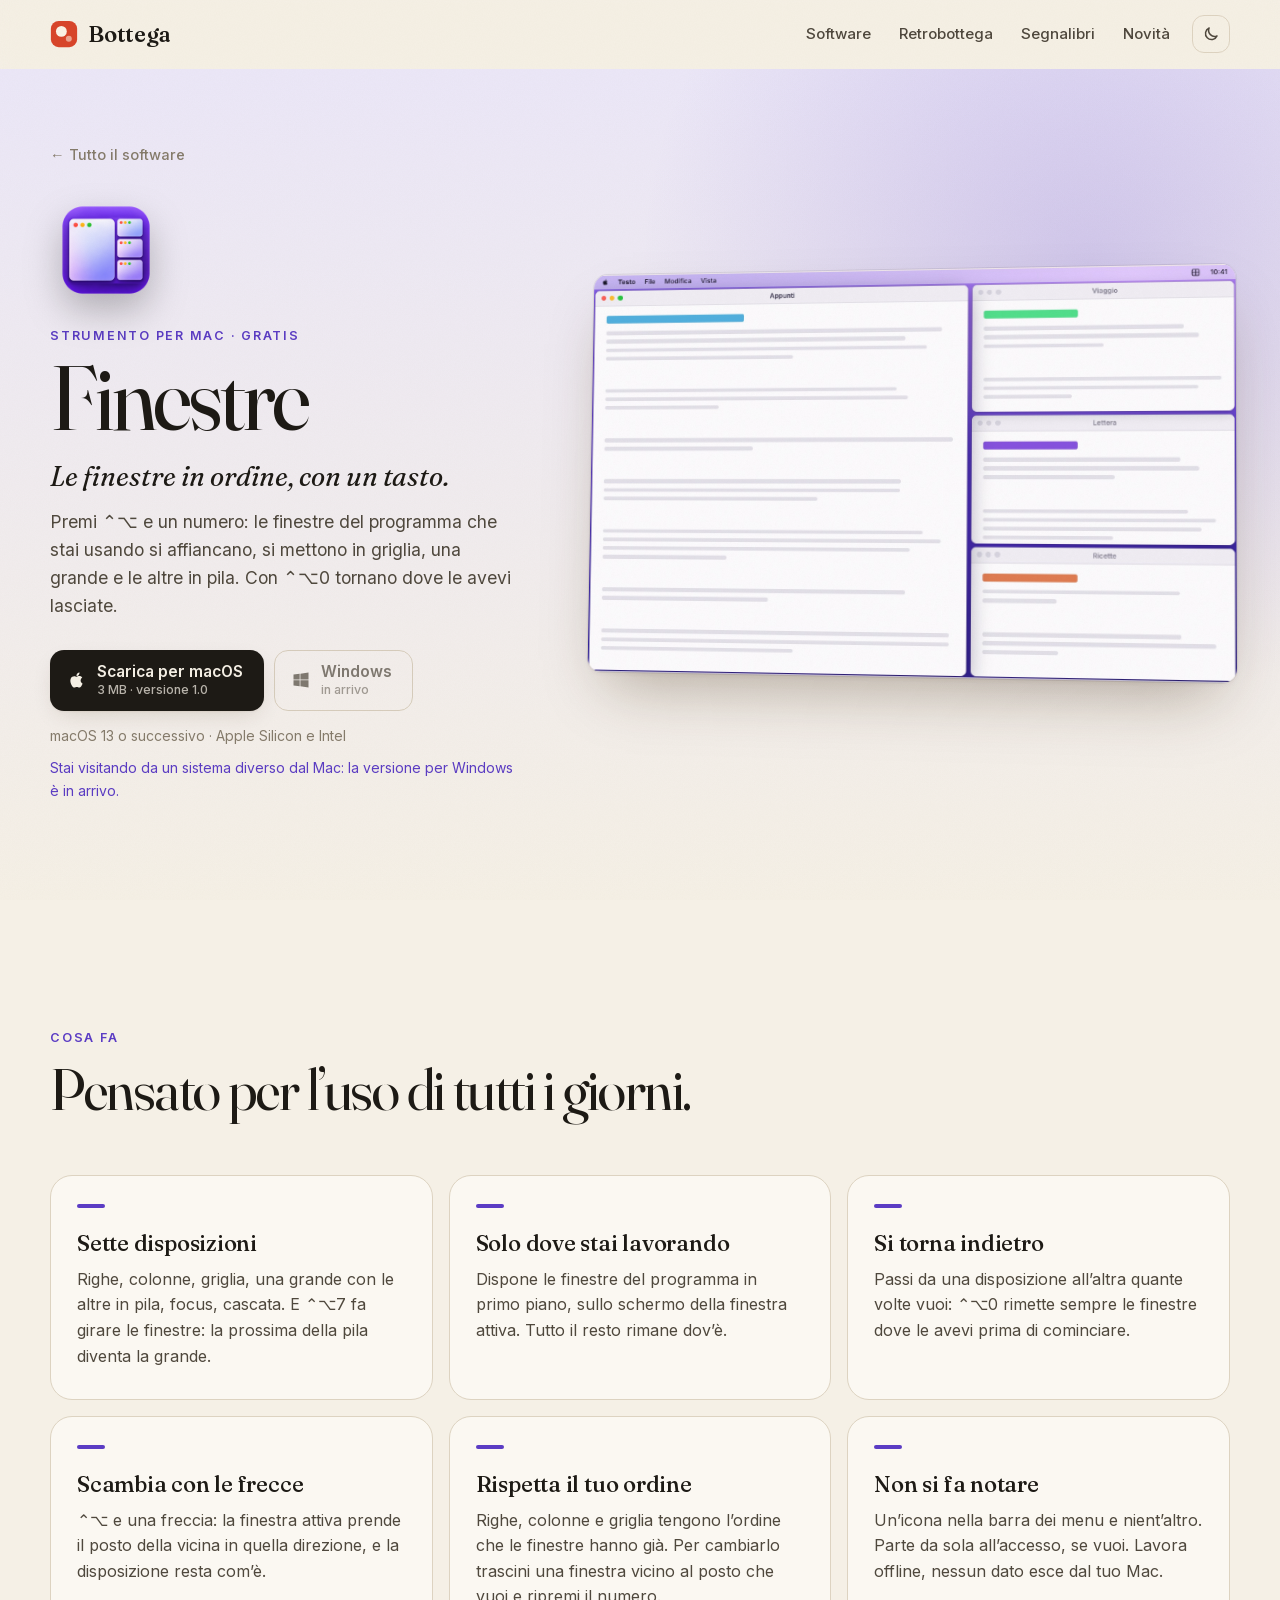
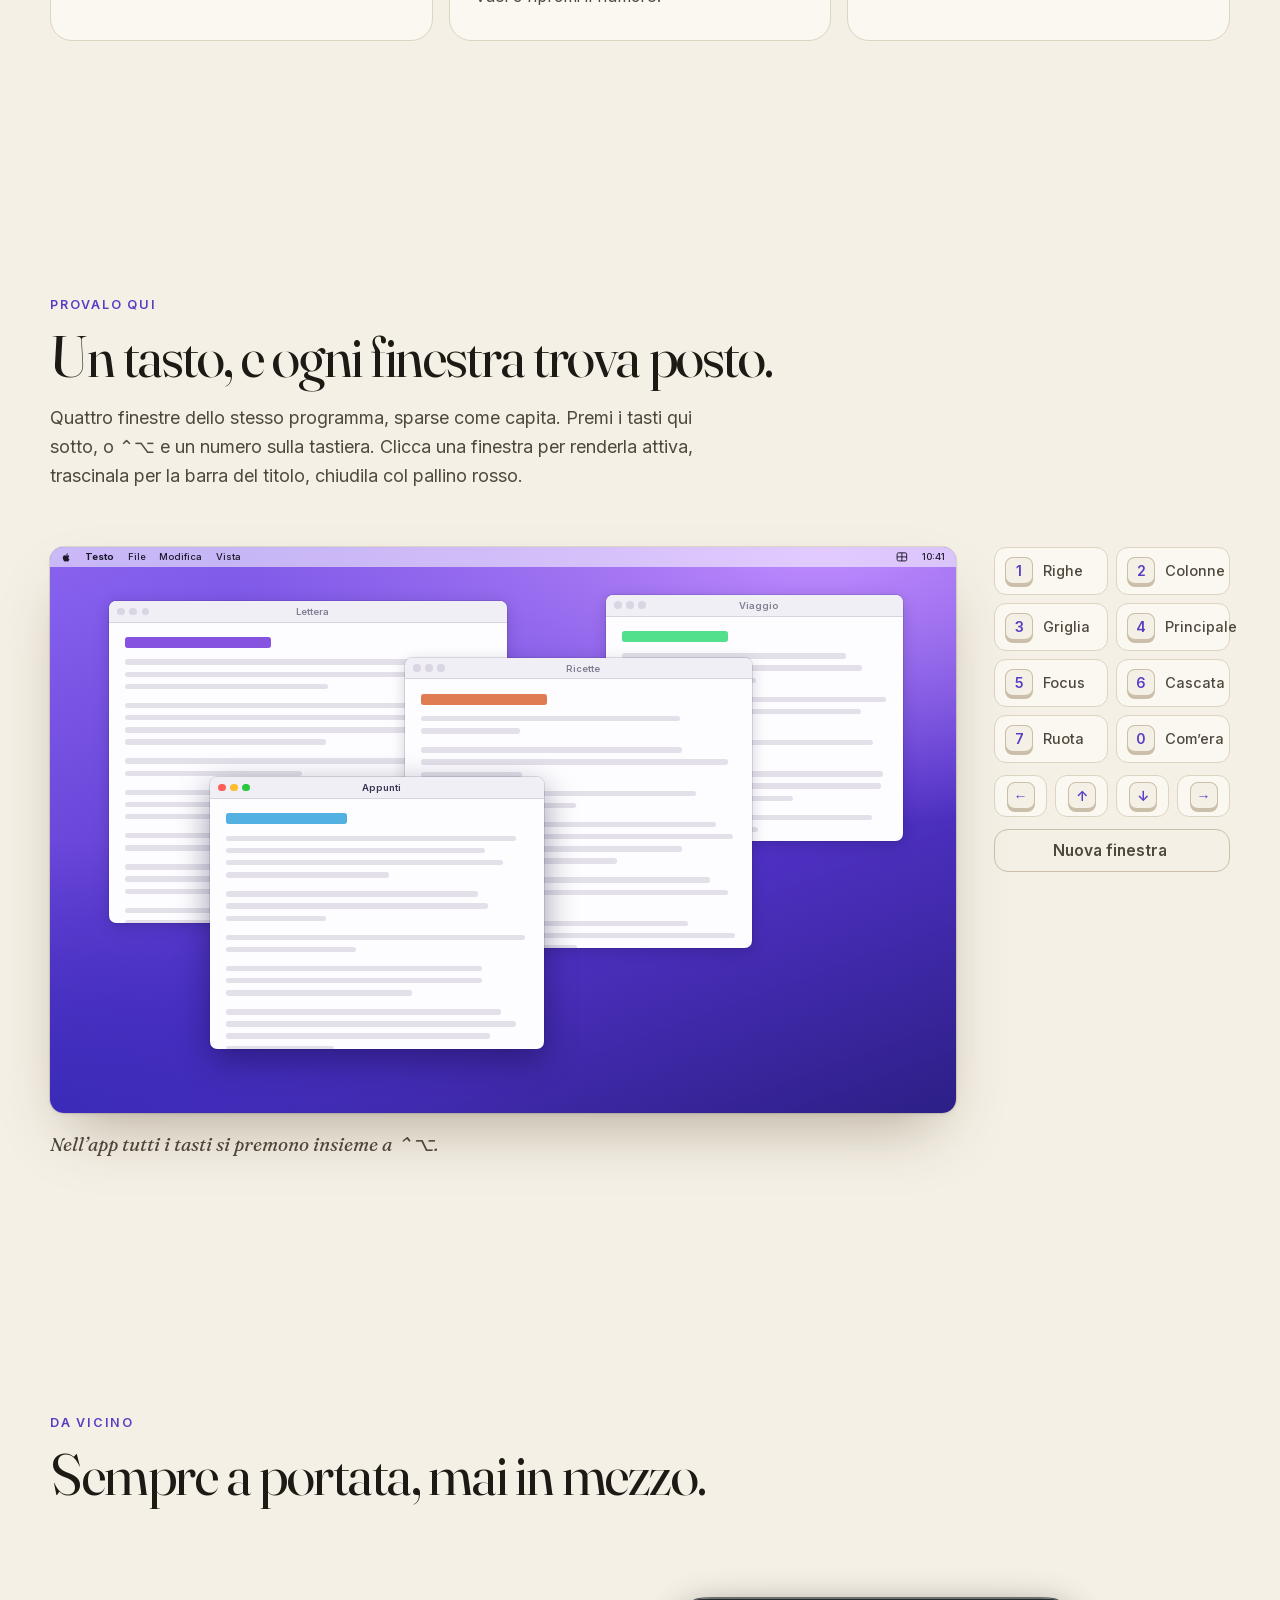
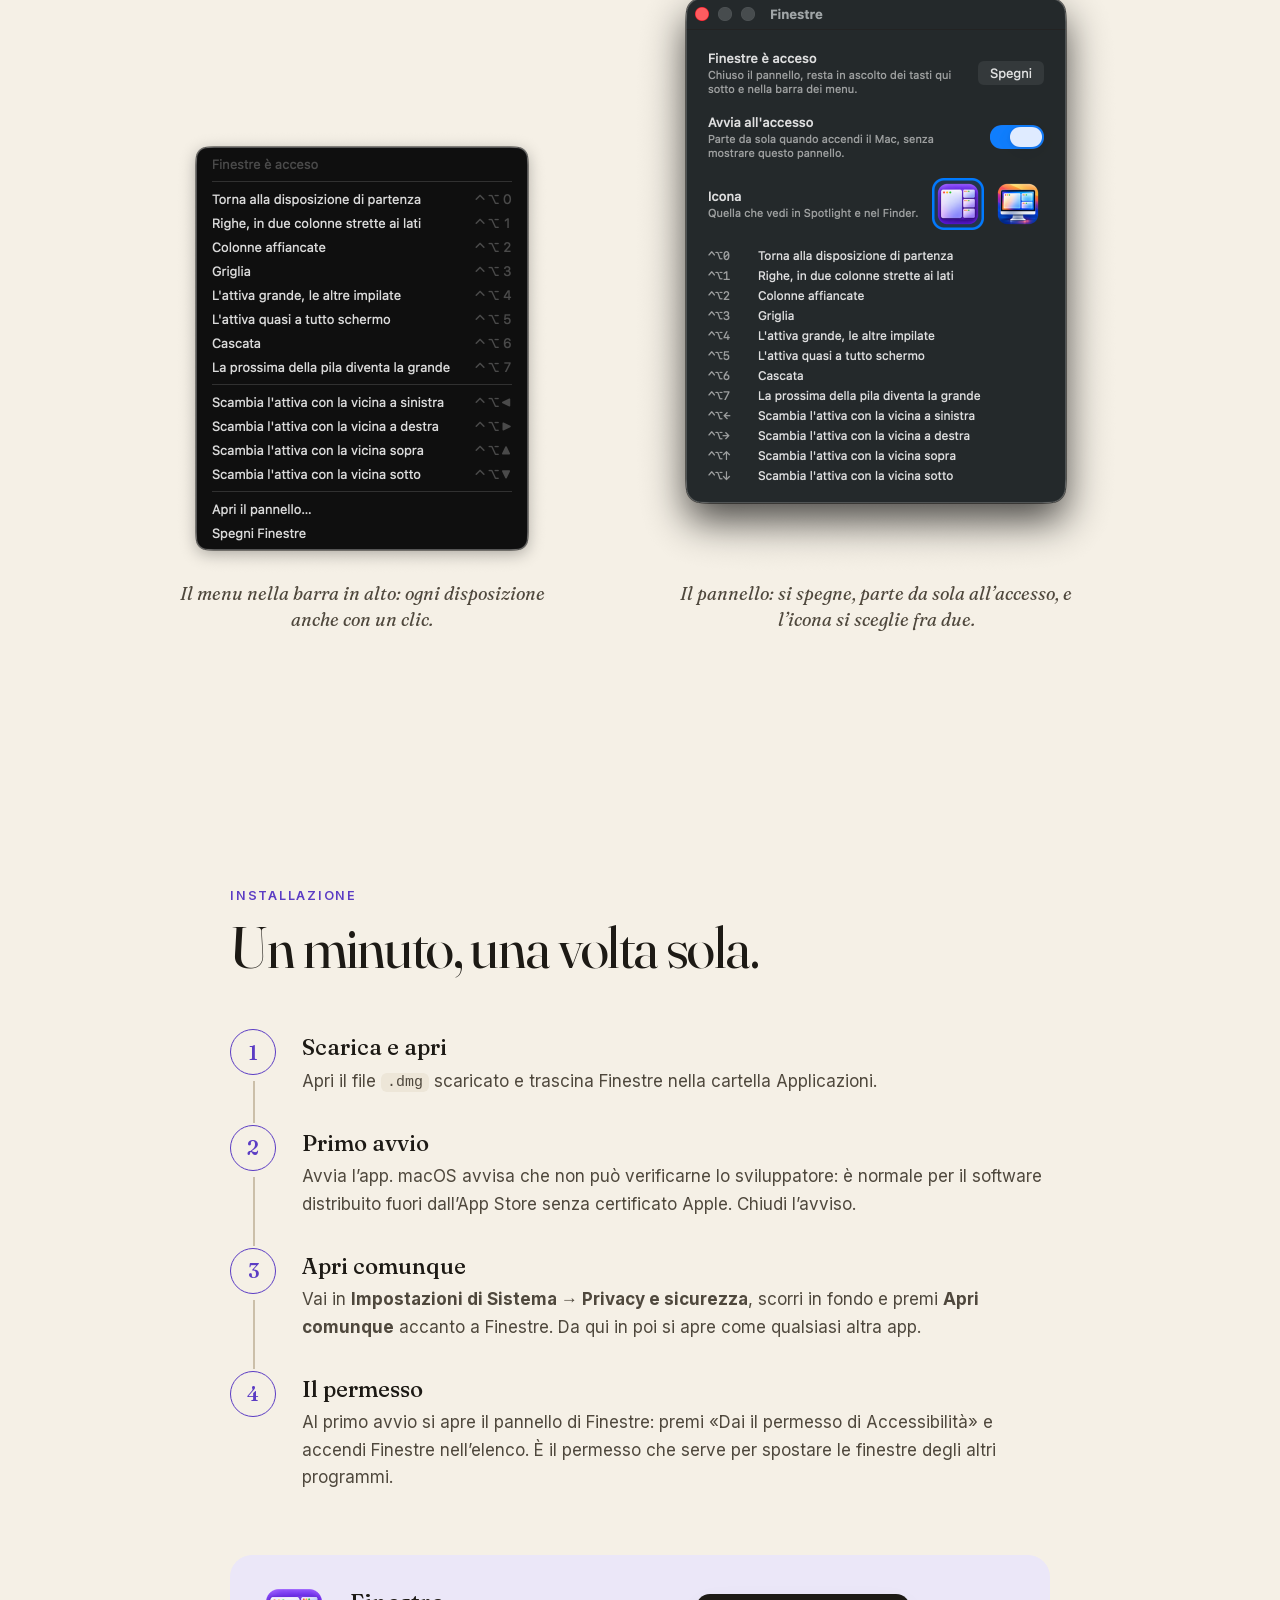
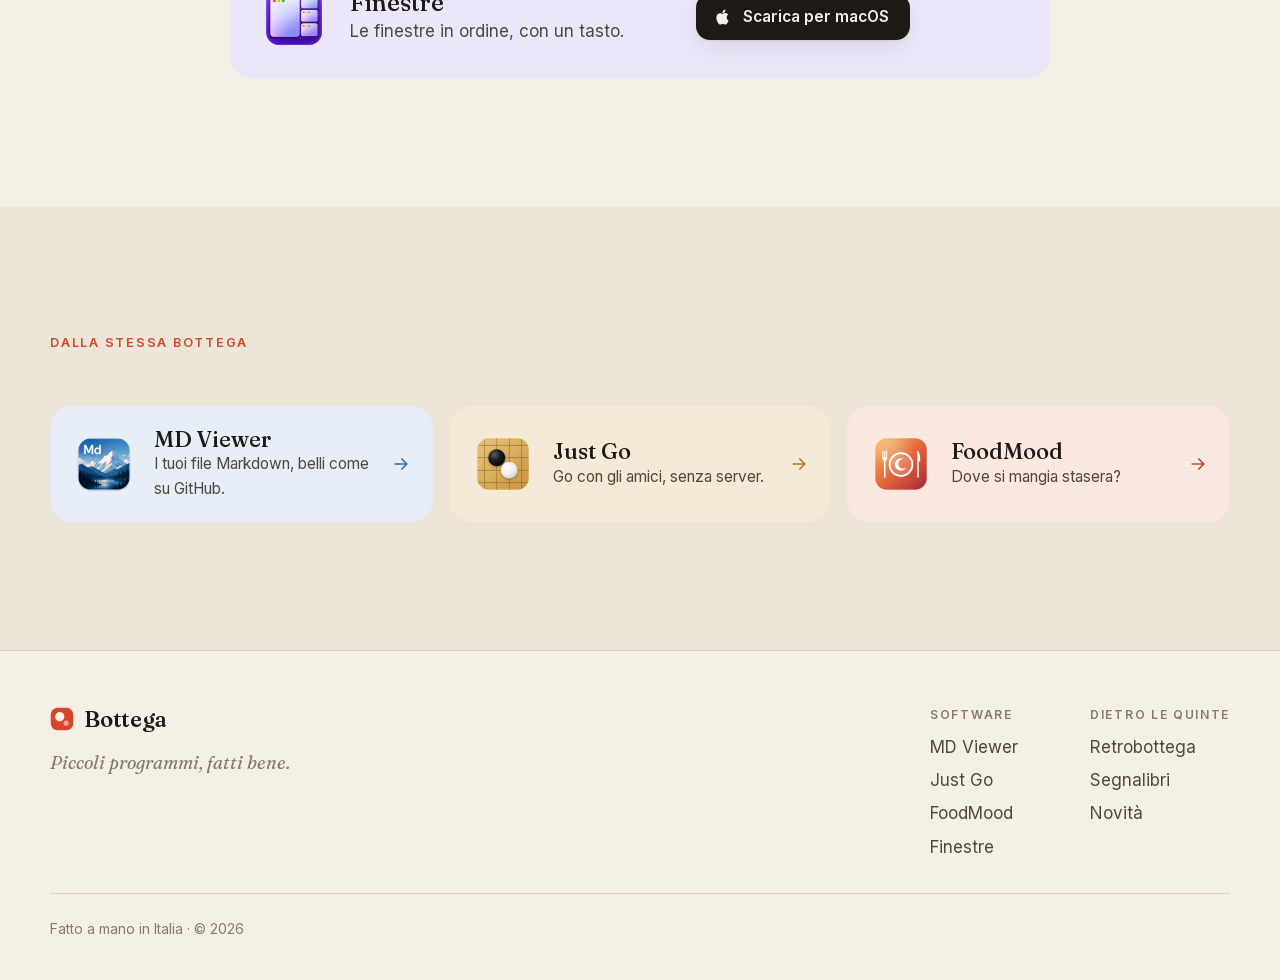
==== commit b9b8dfd2: "Sito aggiornato (2026-10-15)" ====
--- a/finestre/index.html
+++ b/finestre/index.html
@@ -104,6 +104,24 @@
   </div>
 </section></div>
 
+<section class="section" style="--accent:#5b3cc4;--accent-dark:#b3a0ff;--tint:#ebe7f8;--tint-dark:#17132a">
+  <div class="wrap">
+    <header class="section__head reveal">
+      <p class="eyebrow">Da vicino</p>
+      <h2 class="section__title">Sempre a portata, mai in mezzo.</h2>
+    </header>
+    <div class="closeups">
+      <figure class="closeup reveal" style="--d:0">
+        <img src="../media/finestre-menu.png" alt="Il menu di Finestre nella barra in alto: le otto disposizioni e i quattro scambi, ognuno con i suoi tasti, poi Apri il pannello e Spegni Finestre" width="378" loading="lazy" decoding="async">
+        <figcaption>Il menu nella barra in alto: ogni disposizione anche con un clic.</figcaption>
+      </figure><figure class="closeup reveal" style="--d:1">
+        <img src="../media/finestre-pannello.png" alt="Il pannello di Finestre: interruttore per spegnerla, avvio all’accesso, scelta fra due icone e l’elenco dei tasti" width="492" loading="lazy" decoding="async">
+        <figcaption>Il pannello: si spegne, parte da sola all’accesso, e l’icona si sceglie fra due.</figcaption>
+      </figure>
+    </div>
+  </div>
+</section>
+
 
 <section class="section" id="installazione" style="--accent:#5b3cc4;--accent-dark:#b3a0ff;--tint:#ebe7f8;--tint-dark:#17132a">
   <div class="wrap wrap--narrow">
--- a/css/site.css
+++ b/css/site.css
@@ -836,6 +836,13 @@
 .win-key--arrow { justify-content: center; padding: 6px; }
 .win-demo__new { justify-content: center; }
 .win-demo__caption { grid-column: 1 / -1; min-height: 1.5em; font: italic 400 19px/1.4 var(--serif); color: var(--ink-2); }
+
+/* ---------- closeups ---------- */
+
+.closeups { display: flex; flex-wrap: wrap; justify-content: center; align-items: flex-end; gap: 24px clamp(24px, 5vw, 72px); }
+.closeup { margin: 0; display: flex; flex-direction: column; align-items: center; max-width: 100%; }
+.closeup img { max-width: 100%; height: auto; }
+.closeup figcaption { max-width: 34ch; margin-top: 4px; text-align: center; font: italic 400 18px/1.4 var(--serif); color: var(--ink-2); }
 
 /* Screenshot frame for apps that live on the whole screen. */
 .window--screen { border-radius: 14px; }
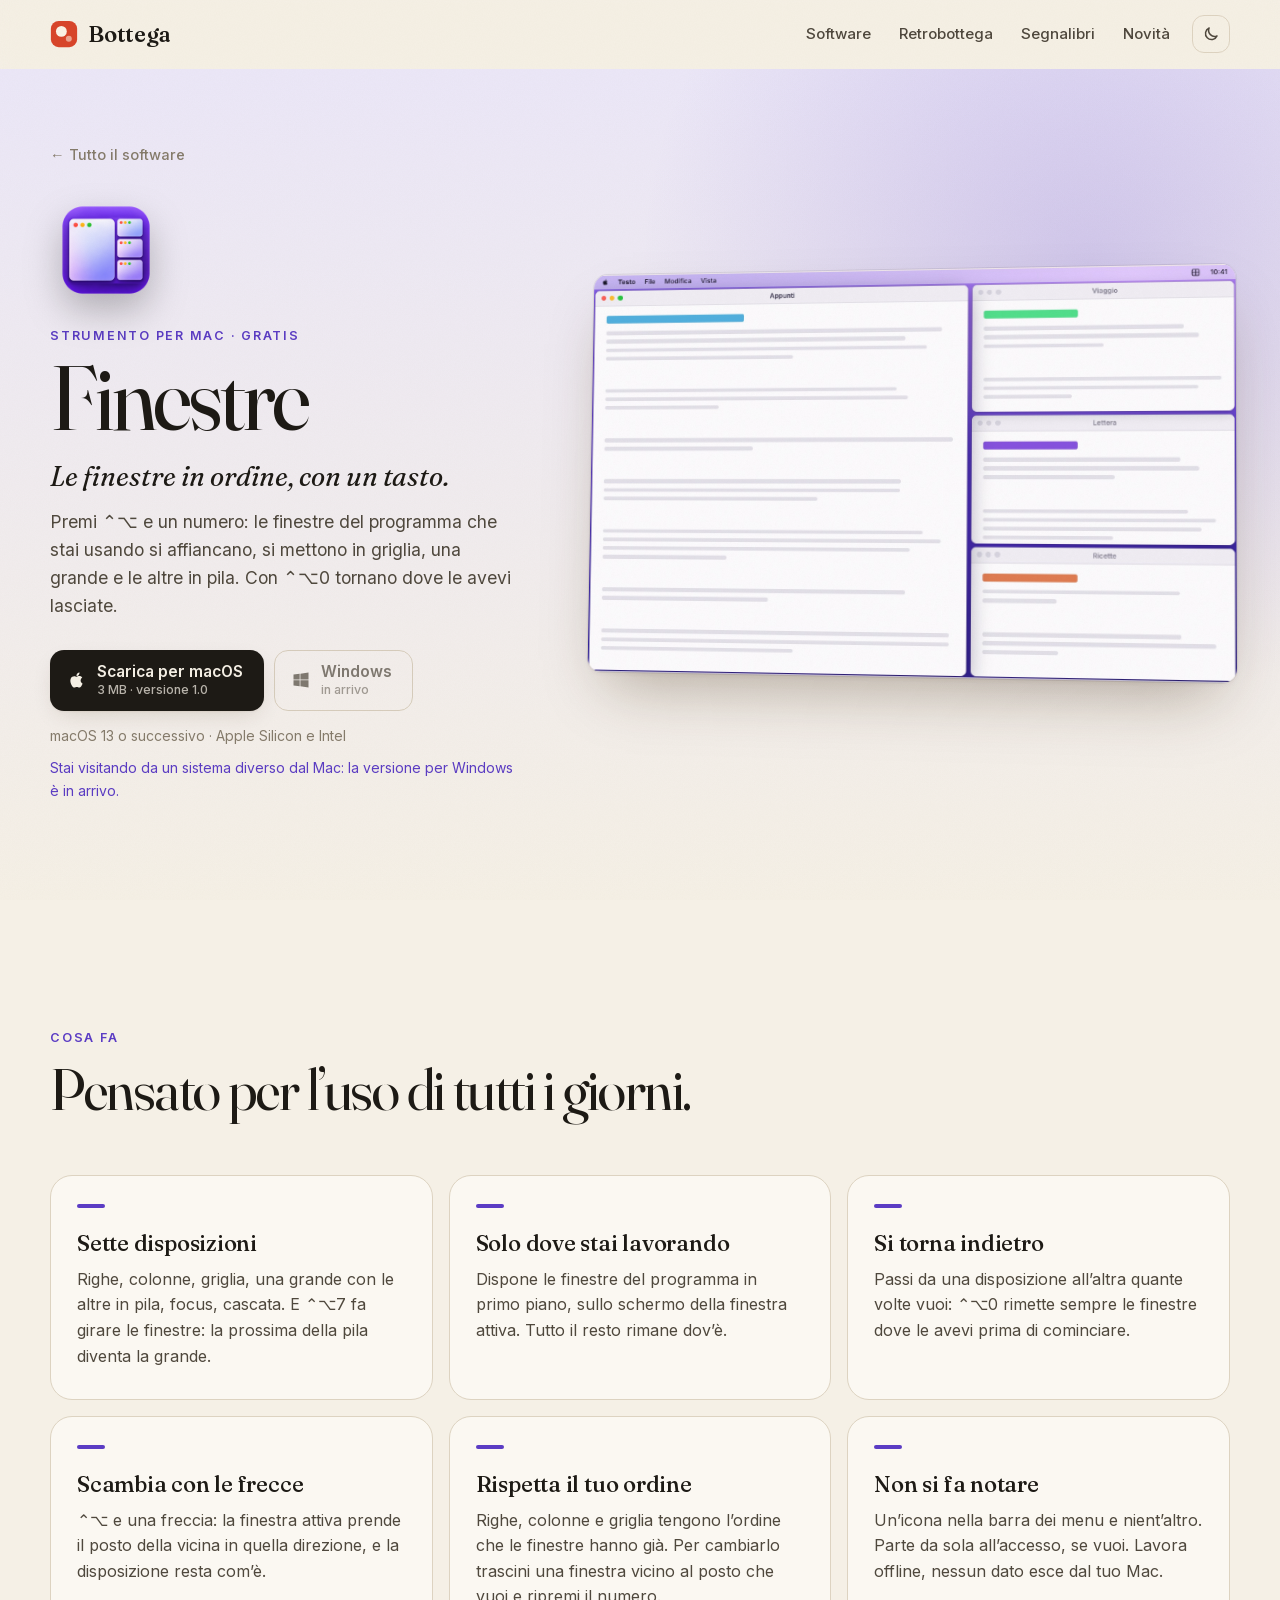
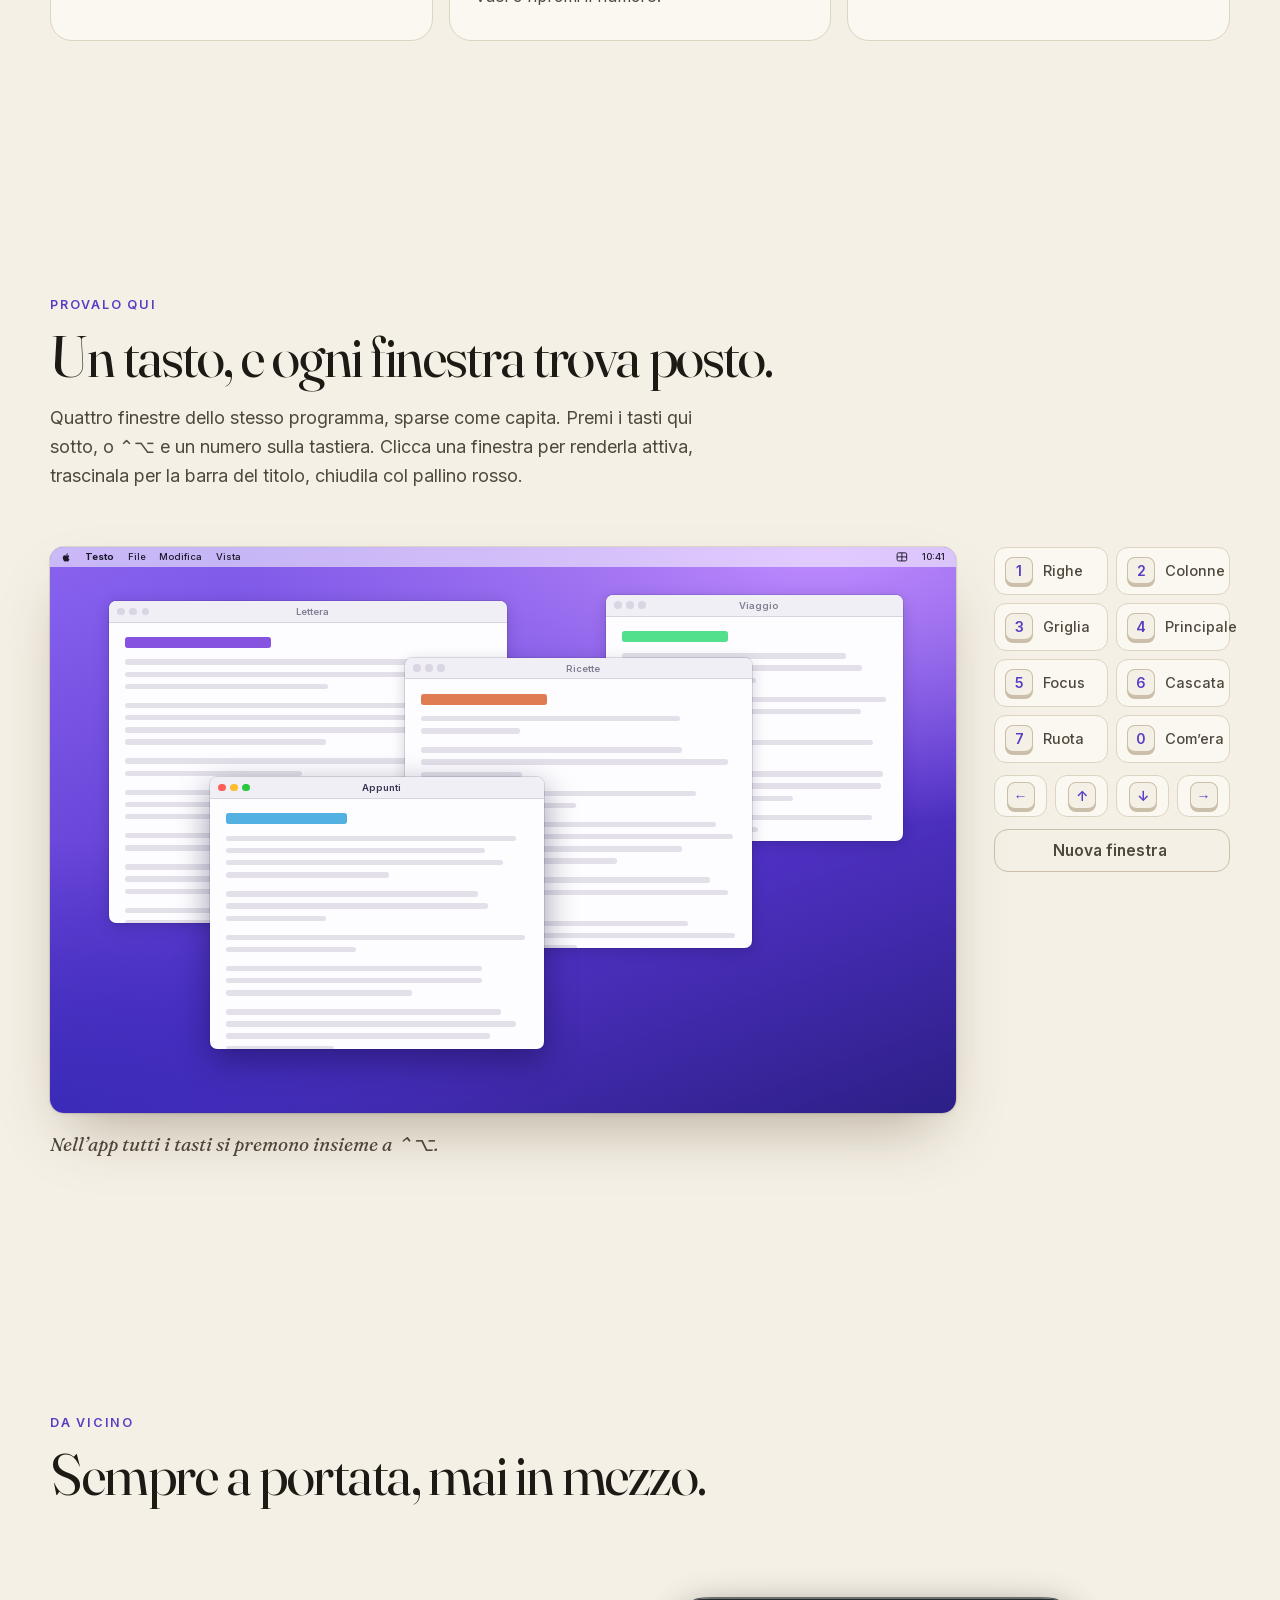
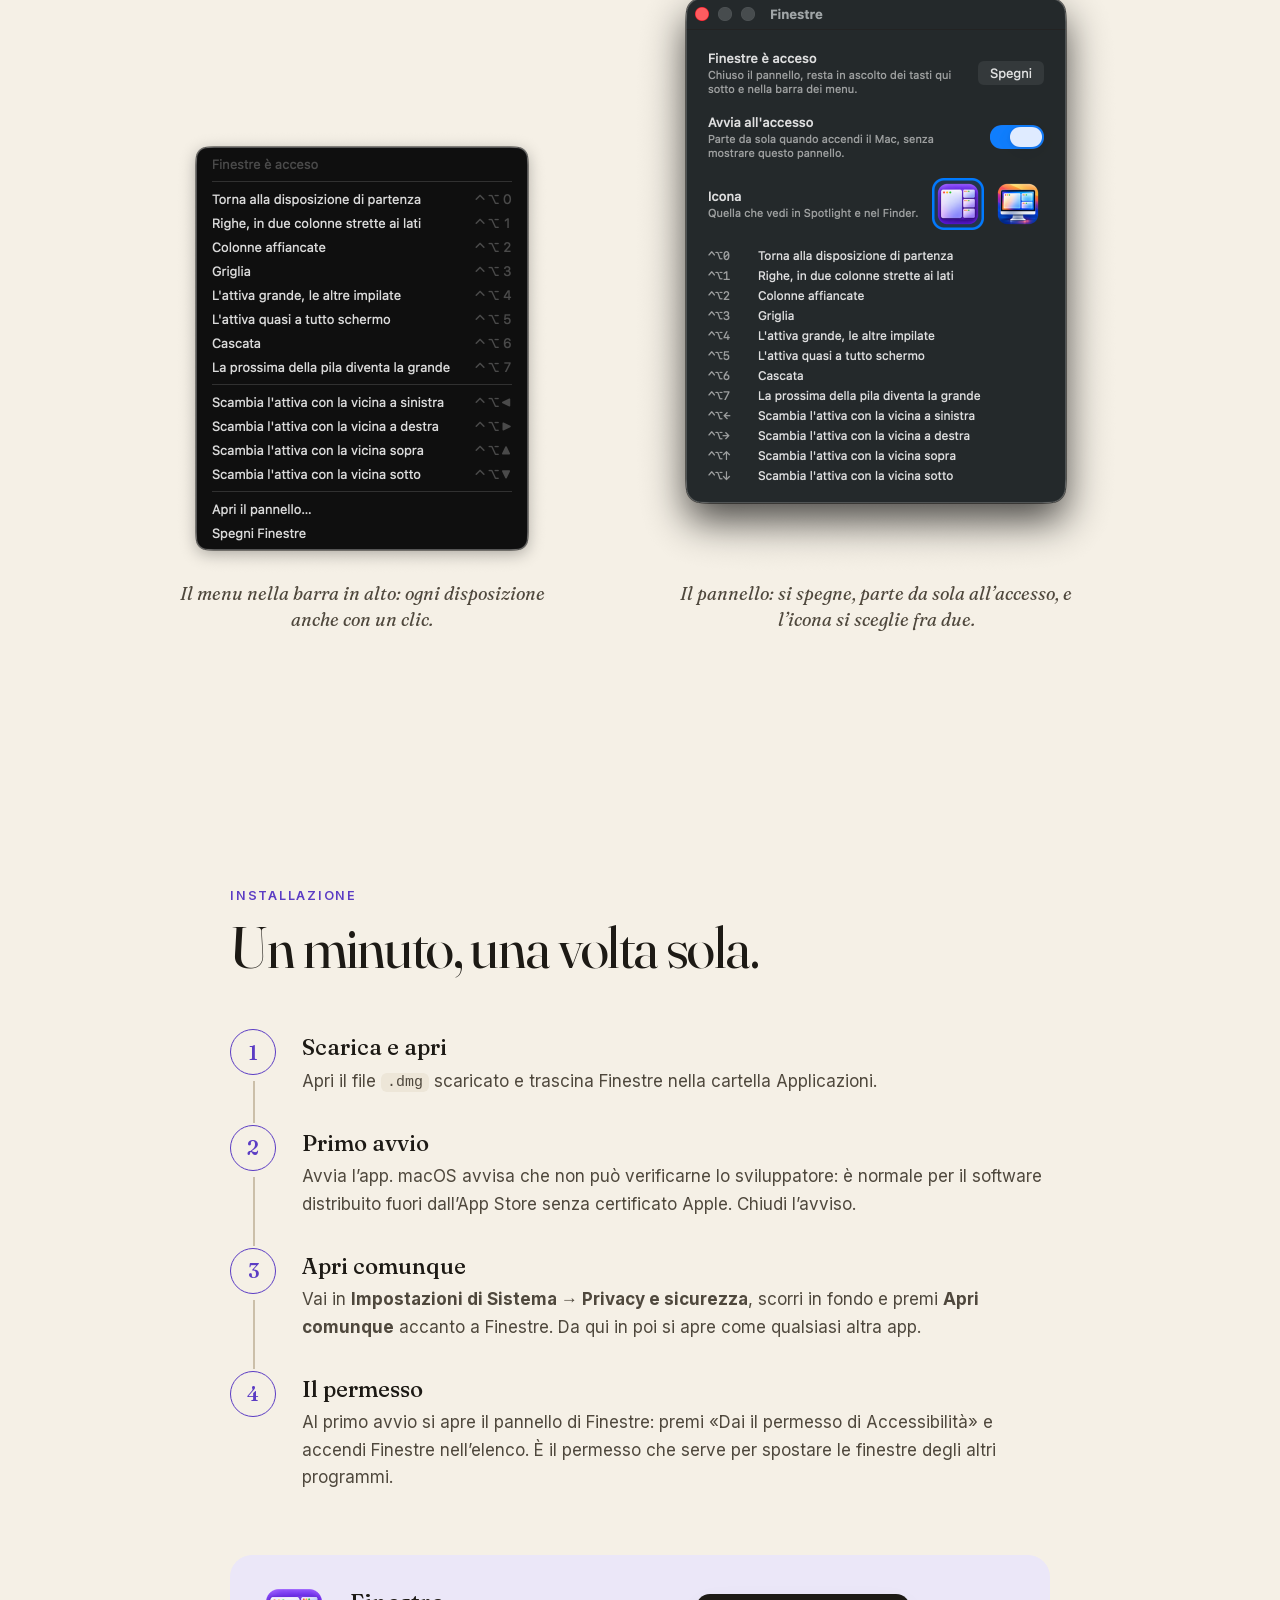
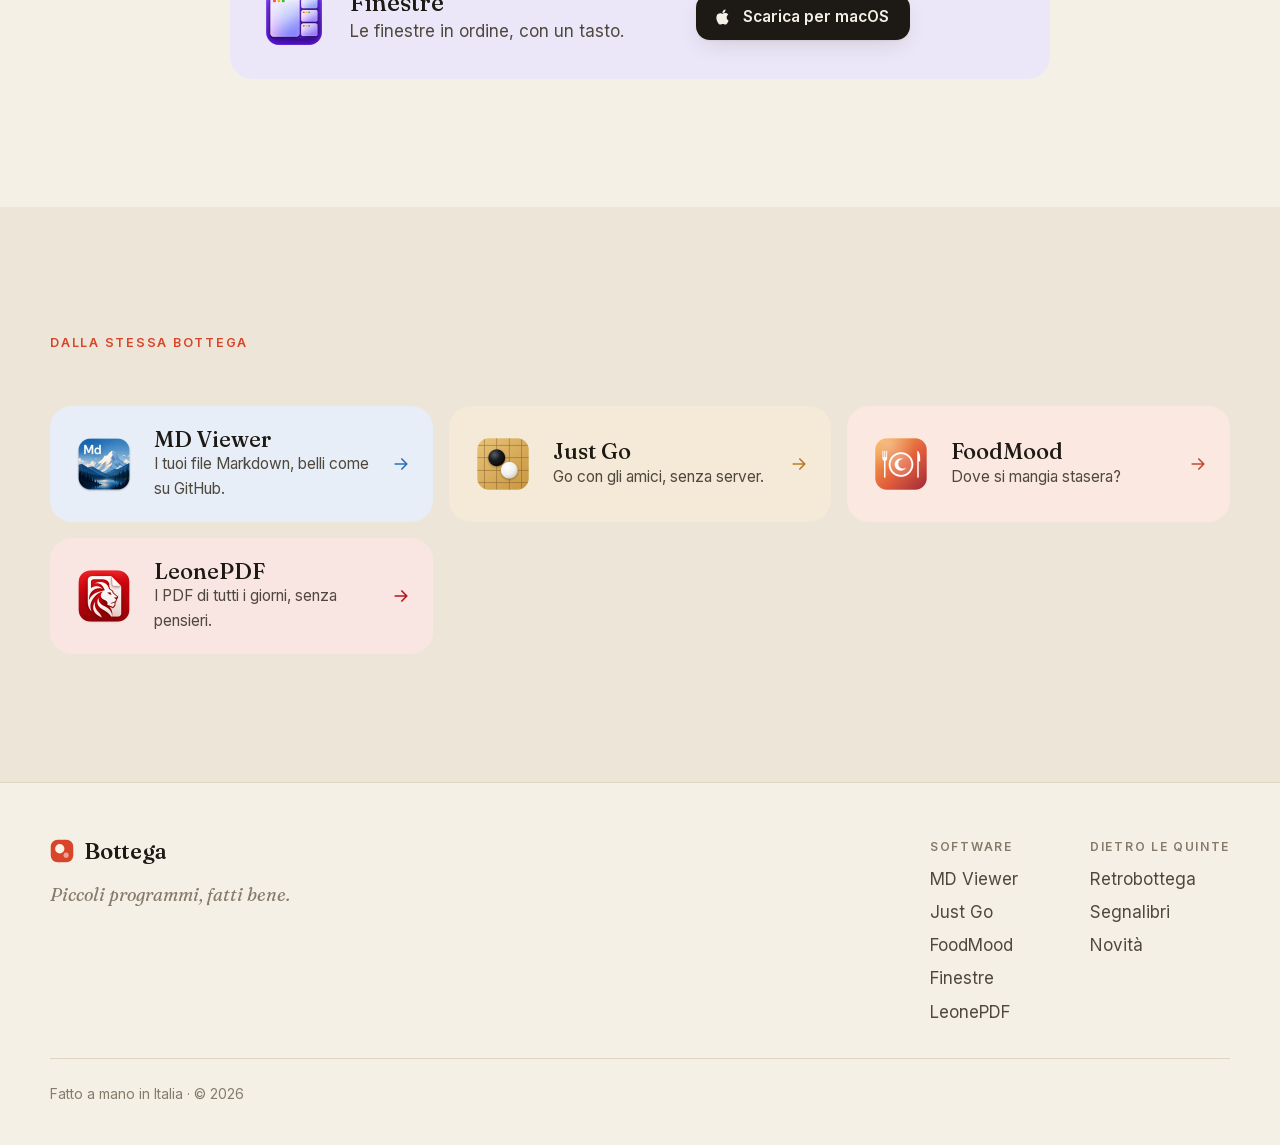
==== commit 6b419de2: "Sito aggiornato (2026-10-26)" ====
--- a/finestre/index.html
+++ b/finestre/index.html
@@ -129,12 +129,7 @@
       <p class="eyebrow">Installazione</p>
       <h2 class="section__title">Un minuto, una volta sola.</h2>
     </header>
-    <ol class="steps">
-      <li class="reveal"><h3>Scarica e apri</h3><p>Apri il file <code>.dmg</code> scaricato e trascina Finestre nella cartella Applicazioni.</p></li>
-      <li class="reveal"><h3>Primo avvio</h3><p>Avvia l’app. macOS avvisa che non può verificarne lo sviluppatore: è normale per il software distribuito fuori dall’App Store senza certificato Apple. Chiudi l’avviso.</p></li>
-      <li class="reveal"><h3>Apri comunque</h3><p>Vai in <strong>Impostazioni di Sistema → Privacy e sicurezza</strong>, scorri in fondo e premi <strong>Apri comunque</strong> accanto a Finestre. Da qui in poi si apre come qualsiasi altra app.</p></li>
-      <li class="reveal"><h3>Il permesso</h3><p>Al primo avvio si apre il pannello di Finestre: premi «Dai il permesso di Accessibilità» e accendi Finestre nell’elenco. È il permesso che serve per spostare le finestre degli altri programmi.</p></li>
-    </ol>
+    <ol class="steps"><li class="reveal"><h3>Scarica e apri</h3><p>Apri il file <code>.dmg</code> scaricato e trascina Finestre nella cartella Applicazioni.</p></li><li class="reveal"><h3>Primo avvio</h3><p>Avvia l’app. macOS avvisa che non può verificarne lo sviluppatore: è normale per il software distribuito fuori dall’App Store senza certificato Apple. Chiudi l’avviso.</p></li><li class="reveal"><h3>Apri comunque</h3><p>Vai in <strong>Impostazioni di Sistema → Privacy e sicurezza</strong>, scorri in fondo e premi <strong>Apri comunque</strong> accanto a Finestre. Da qui in poi si apre come qualsiasi altra app.</p></li><li class="reveal"><h3>Il permesso</h3><p>Al primo avvio si apre il pannello di Finestre: premi «Dai il permesso di Accessibilità» e accendi Finestre nell’elenco. È il permesso che serve per spostare le finestre degli altri programmi.</p></li></ol>
     <div class="final-cta reveal">
       <img src="../media/finestre-icon.png" alt="" width="72" height="72" loading="lazy">
       <div><h3>Finestre</h3><p>Le finestre in ordine, con un tasto.</p></div>
@@ -154,7 +149,9 @@
         <img src="../media/just-go-icon.png" alt="" width="64" height="64" loading="lazy">
         <span><strong>Just Go</strong><span>Go con gli amici, senza server.</span></span><svg viewBox="0 0 24 24" aria-hidden="true"><path fill="none" stroke="currentColor" stroke-width="2" stroke-linecap="round" stroke-linejoin="round" d="M5 12h14m-6-6 6 6-6 6"/></svg></a><a class="more__item reveal" href="../foodmood/" style="--accent:#c24a2f;--accent-dark:#f2704f;--tint:#fbe9e1;--tint-dark:#2a1611">
         <img src="../media/foodmood-icon.png" alt="" width="64" height="64" loading="lazy">
-        <span><strong>FoodMood</strong><span>Dove si mangia stasera?</span></span><svg viewBox="0 0 24 24" aria-hidden="true"><path fill="none" stroke="currentColor" stroke-width="2" stroke-linecap="round" stroke-linejoin="round" d="M5 12h14m-6-6 6 6-6 6"/></svg></a>
+        <span><strong>FoodMood</strong><span>Dove si mangia stasera?</span></span><svg viewBox="0 0 24 24" aria-hidden="true"><path fill="none" stroke="currentColor" stroke-width="2" stroke-linecap="round" stroke-linejoin="round" d="M5 12h14m-6-6 6 6-6 6"/></svg></a><a class="more__item reveal" href="../leonepdf/" style="--accent:#b3161c;--accent-dark:#ff7d73;--tint:#f9e6e3;--tint-dark:#2a1212">
+        <img src="../media/leonepdf-icon.png" alt="" width="64" height="64" loading="lazy">
+        <span><strong>LeonePDF</strong><span>I PDF di tutti i giorni, senza pensieri.</span></span><svg viewBox="0 0 24 24" aria-hidden="true"><path fill="none" stroke="currentColor" stroke-width="2" stroke-linecap="round" stroke-linejoin="round" d="M5 12h14m-6-6 6 6-6 6"/></svg></a>
     </div>
   </div>
 </section>
@@ -172,7 +169,7 @@
     </div>
     <nav class="footer__nav" aria-label="Software">
       <h2>Software</h2>
-      <a href="../md-viewer/">MD Viewer</a><a href="../just-go/">Just Go</a><a href="../foodmood/">FoodMood</a><a href="../finestre/">Finestre</a>
+      <a href="../md-viewer/">MD Viewer</a><a href="../just-go/">Just Go</a><a href="../foodmood/">FoodMood</a><a href="../finestre/">Finestre</a><a href="../leonepdf/">LeonePDF</a>
     </nav>
     <nav class="footer__nav" aria-label="Altro">
       <h2>Dietro le quinte</h2>
--- a/css/site.css
+++ b/css/site.css
@@ -218,7 +218,6 @@
 .btn--ghost:hover { border-color: var(--ink-3); color: var(--ink); }
 .btn--soon { cursor: default; opacity: 0.7; }
 .btn--soon:hover { border-color: var(--line-2); color: var(--ink-2); }
-.downloads.is-preferred-missing .btn--primary { order: 2; }
 
 .link-arrow { display: inline-flex; align-items: center; gap: 8px; font-weight: 600; font-size: 15.5px; text-decoration: none; color: var(--accent-ink); }
 .link-arrow svg { width: 18px; height: 18px; transition: transform 0.3s var(--ease); }
@@ -442,6 +441,9 @@
 /* ---------- install steps ---------- */
 
 .steps { list-style: none; margin: 0; padding: 0; counter-reset: s; }
+.steps__os { display: flex; align-items: center; gap: 10px; margin: 8px 0 22px; font: 600 15px/1.2 var(--sans); color: var(--ink-2); }
+.steps__os:not(:first-child) { margin-top: 18px; padding-top: 30px; border-top: 1px solid var(--line); }
+.steps__os svg { width: 20px; height: 20px; color: var(--accent-ink); }
 .steps li { counter-increment: s; position: relative; padding: 0 0 34px 72px; }
 .steps li::before {
   content: counter(s);
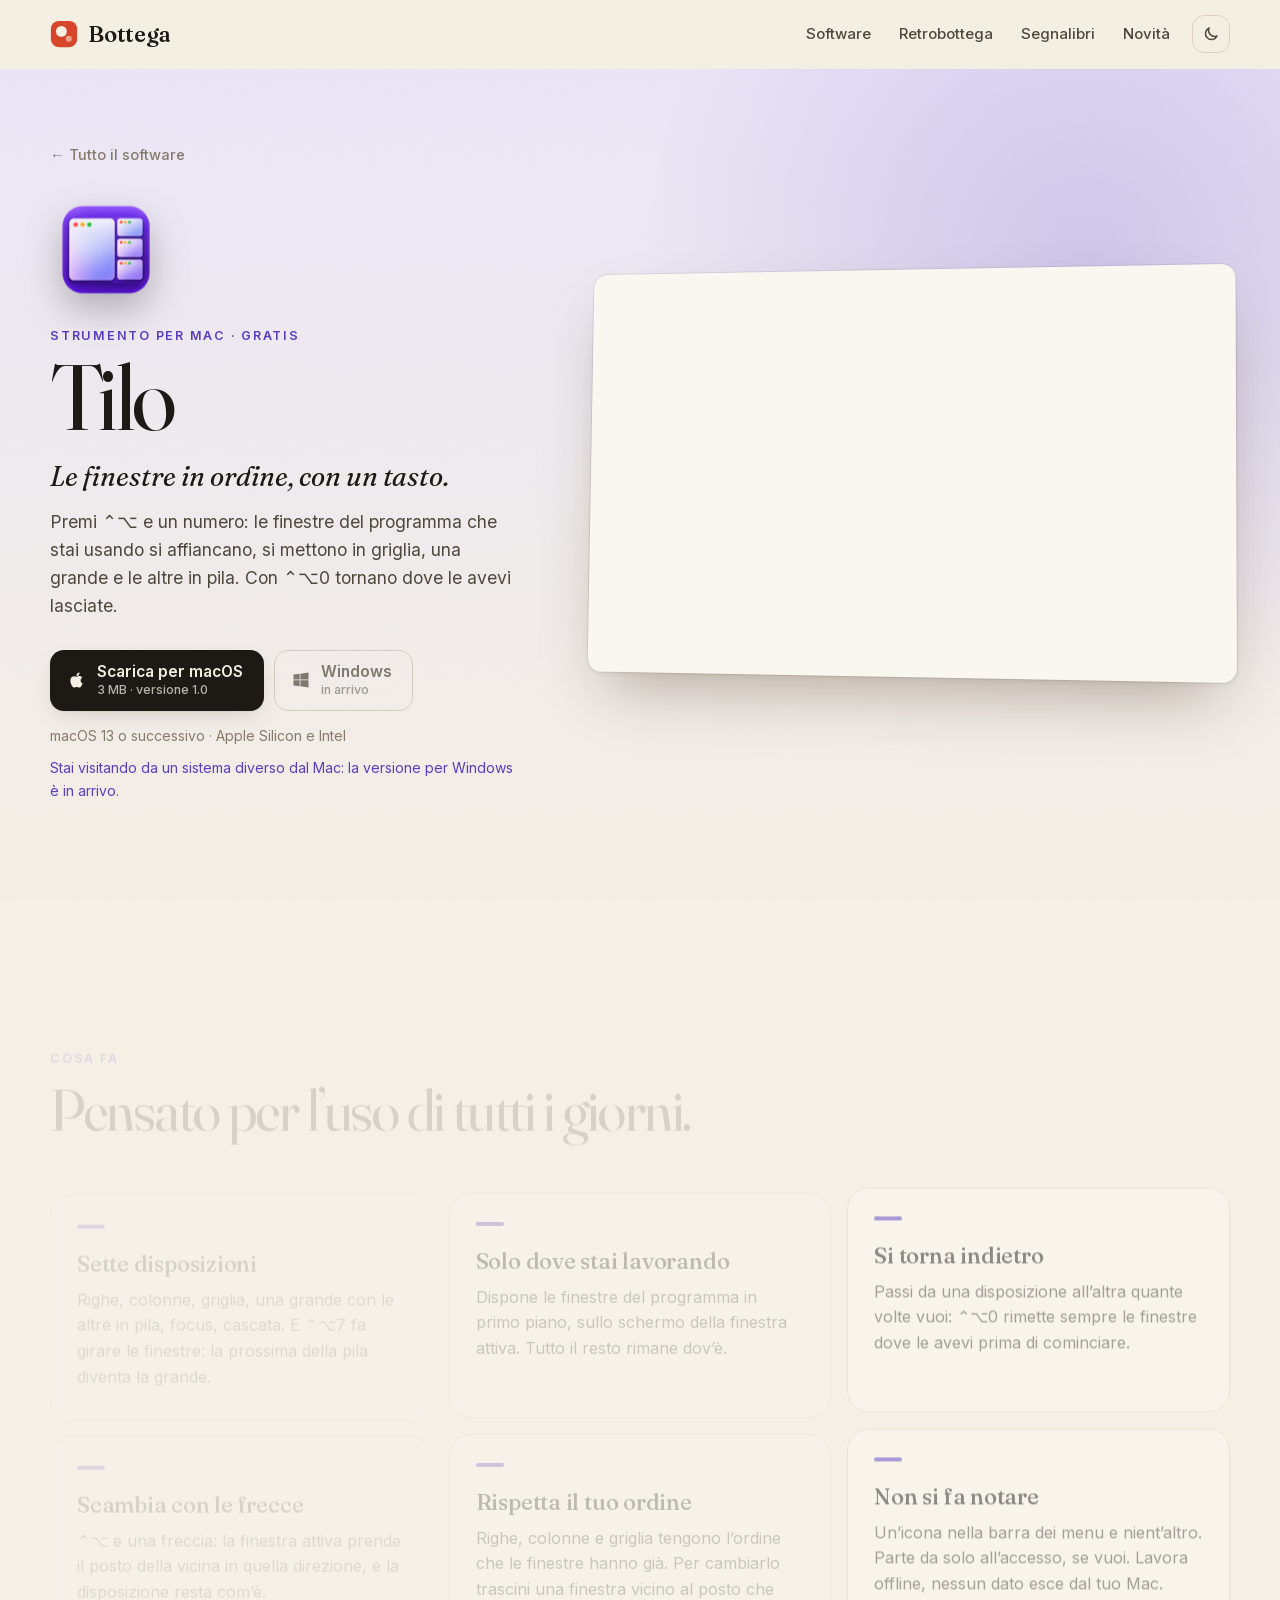
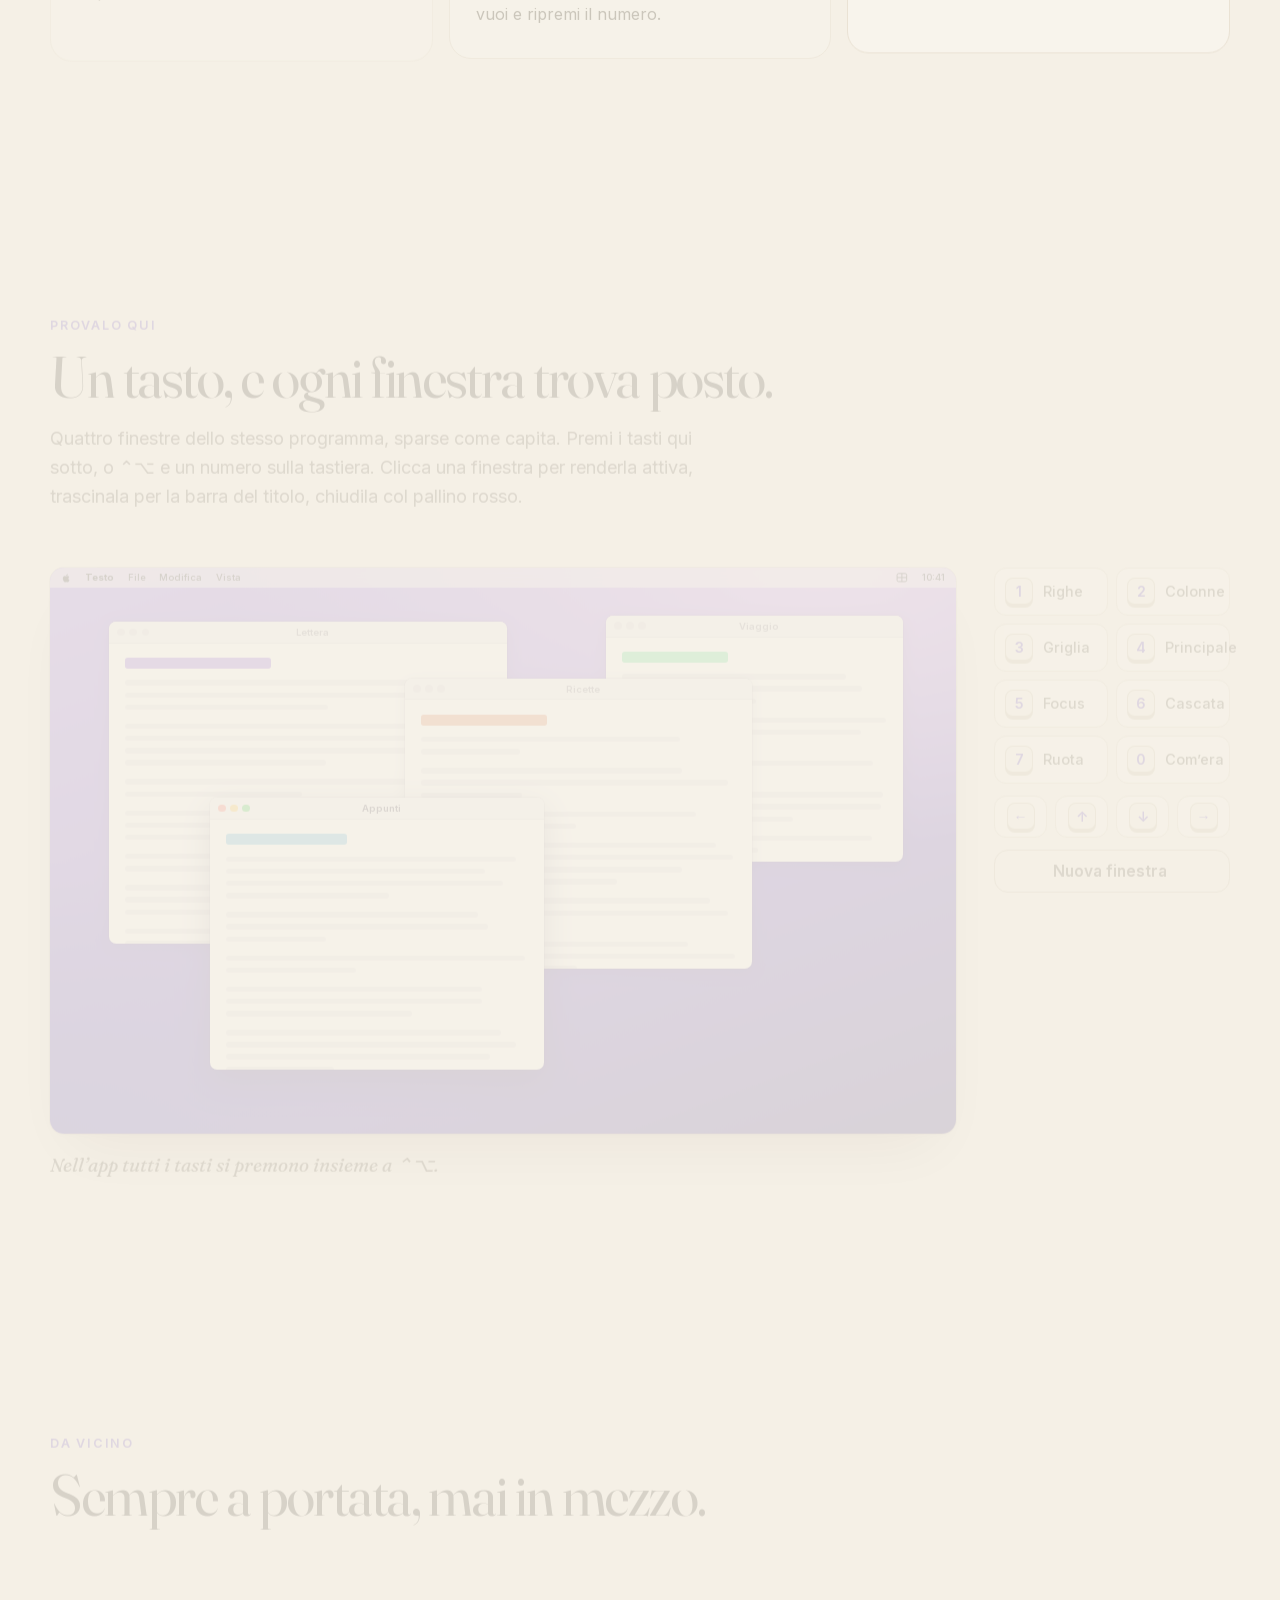
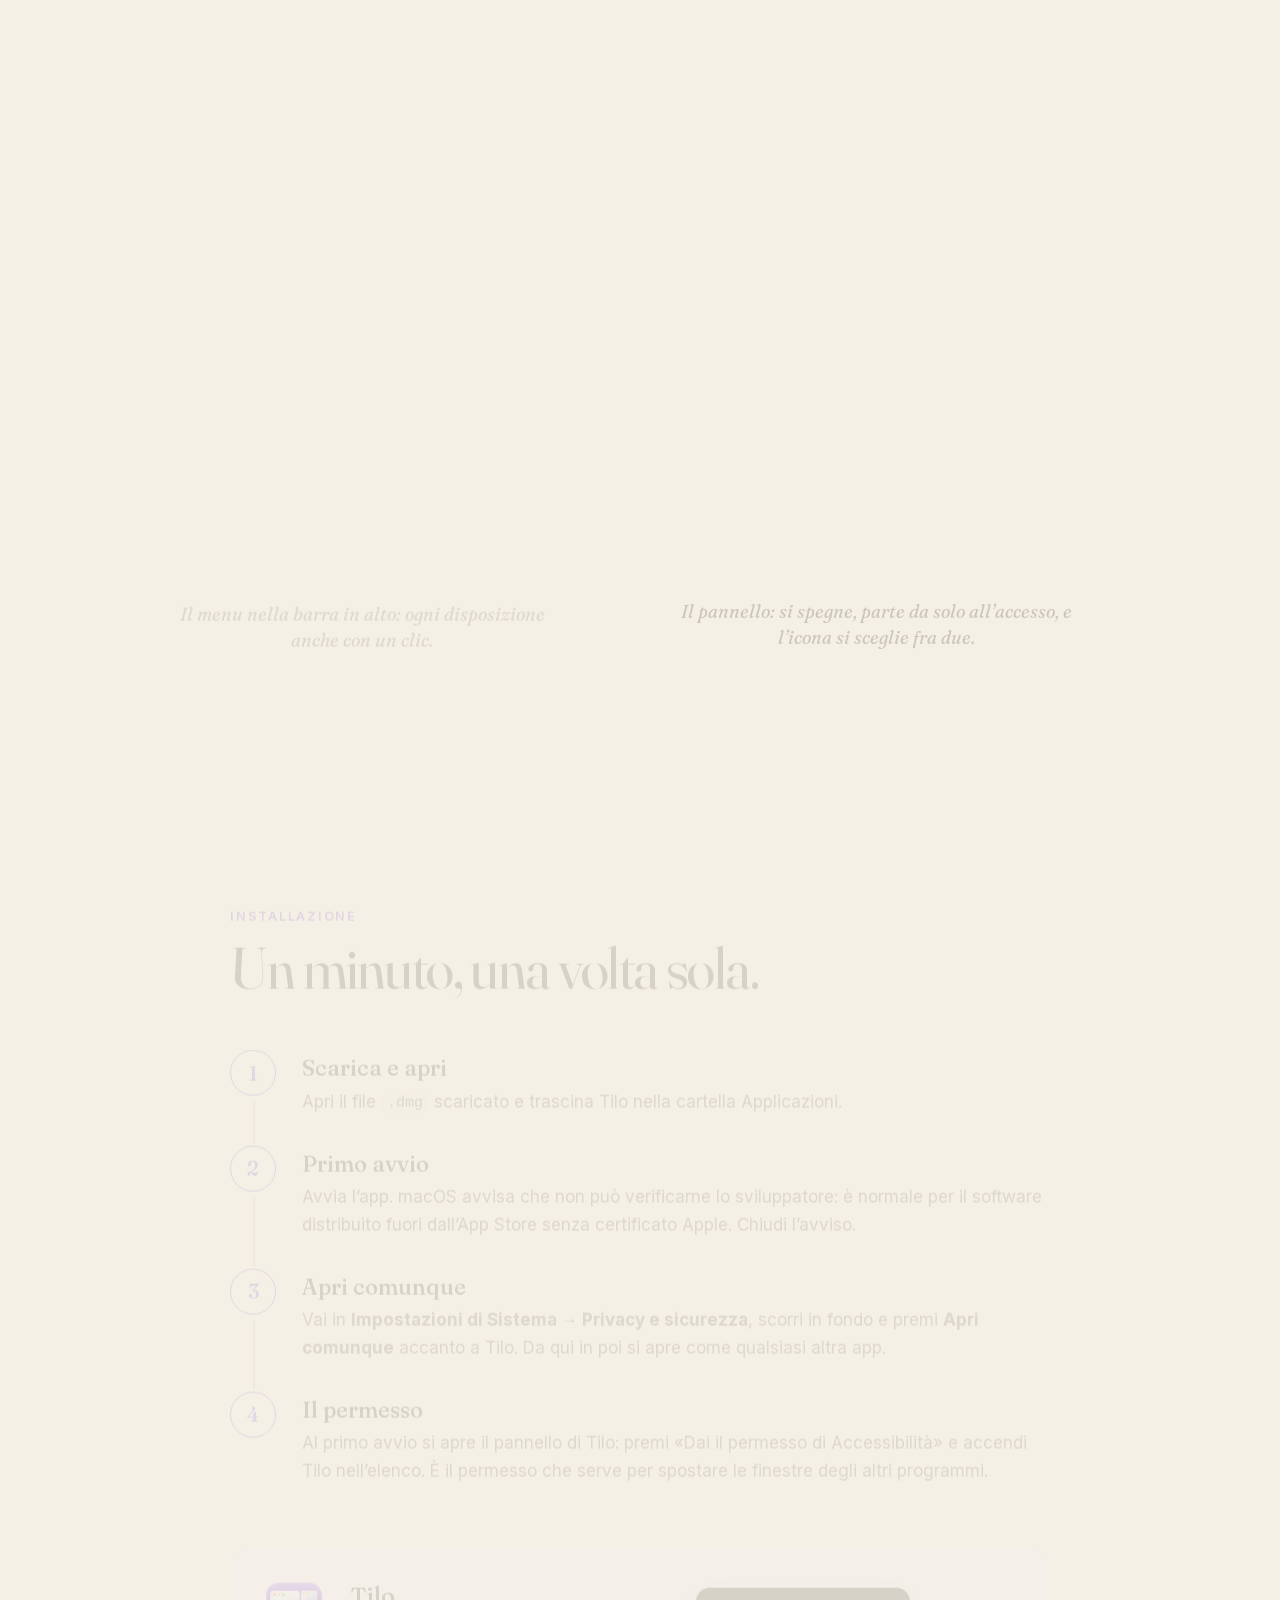
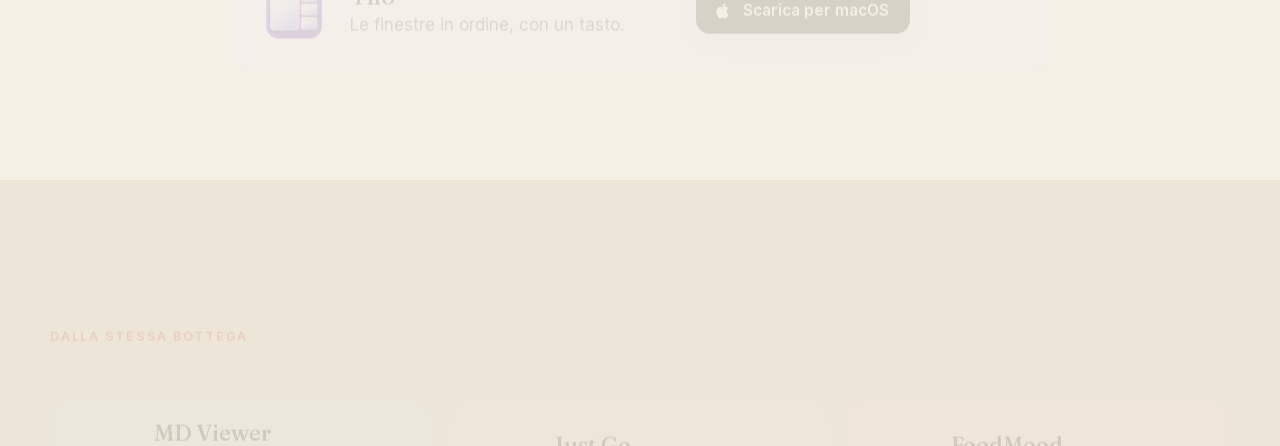
==== commit 1f72c57d: "Sito aggiornato (2026-10-26)" ====
--- a/finestre/index.html
+++ b/finestre/index.html
@@ -2,185 +2,10 @@
 <html lang="it">
 <head>
 <meta charset="utf-8">
-<meta name="viewport" content="width=device-width, initial-scale=1">
-<title>Finestre · Bottega</title>
-<meta name="description" content="Le finestre in ordine, con un tasto. Premi ⌃⌥ e un numero: le finestre del programma che stai usando si affiancano, si mettono in griglia, una grande e le altre in pila. Con ⌃⌥0 tornano dove le avevi lasciate.">
-<meta property="og:title" content="Finestre · Bottega">
-<meta property="og:description" content="Le finestre in ordine, con un tasto. Premi ⌃⌥ e un numero: le finestre del programma che stai usando si affiancano, si mettono in griglia, una grande e le altre in pila. Con ⌃⌥0 tornano dove le avevi lasciate.">
-<meta property="og:type" content="website">
-<meta name="theme-color" content="#f5f0e6" media="(prefers-color-scheme: light)">
-<meta name="theme-color" content="#14120e" media="(prefers-color-scheme: dark)">
-<link rel="icon" href="../favicon.svg" type="image/svg+xml">
-<link rel="preload" href="../fonts/fraunces-normal.woff2" as="font" type="font/woff2" crossorigin>
-<link rel="preload" href="../fonts/inter-normal.woff2" as="font" type="font/woff2" crossorigin>
-<link rel="stylesheet" href="../css/site.css">
-<script>try{var t=localStorage.getItem('theme');if(t)document.documentElement.dataset.theme=t}catch(e){}</script>
-
+<title>Tilo</title>
+<meta name="robots" content="noindex">
+<link rel="canonical" href="https://dudelab.github.io/tilo/">
+<meta http-equiv="refresh" content="0; url=../tilo/">
 </head>
-<body class="page-product">
-<a class="skip" href="#main">Vai al contenuto</a>
-<header class="topbar">
-  <div class="wrap topbar__inner">
-    <a class="brand" href="../">
-<svg class="mark" width="28" height="28" viewBox="0 0 32 32" aria-hidden="true">
-  <rect x="1" y="1" width="30" height="30" rx="9" fill="var(--seal)"/>
-  <circle cx="13" cy="13" r="6.2" fill="var(--seal-ink)"/>
-  <circle cx="21.5" cy="21.5" r="3.4" fill="var(--seal-ink)" opacity=".55"/>
-</svg><span>Bottega</span></a>
-    <nav class="nav" aria-label="Principale">
-      <a href="../#software">Software</a>
-      <a href="../retrobottega/">Retrobottega</a>
-      <a href="../segnalibri/">Segnalibri</a>
-      <a href="../#novita">Novità</a>
-      <button class="theme-toggle" type="button" aria-label="Cambia tema" data-theme-toggle>
-        <span class="only-light"><svg viewBox="0 0 24 24" aria-hidden="true"><path fill="none" stroke="currentColor" stroke-width="2" stroke-linejoin="round" d="M20 14.5A8 8 0 0 1 9.5 4 8 8 0 1 0 20 14.5z"/></svg></span><span class="only-dark"><svg viewBox="0 0 24 24" aria-hidden="true"><g fill="none" stroke="currentColor" stroke-width="2" stroke-linecap="round"><circle cx="12" cy="12" r="4"/><path d="M12 2v2m0 16v2M4.9 4.9l1.4 1.4m11.4 11.4 1.4 1.4M2 12h2m16 0h2M4.9 19.1l1.4-1.4M17.7 6.3l1.4-1.4"/></g></svg></span>
-      </button>
-    </nav>
-  </div>
-</header>
-<main id="main">
-
-<section class="phero" style="--accent:#5b3cc4;--accent-dark:#b3a0ff;--tint:#ebe7f8;--tint-dark:#17132a">
-  <div class="wrap phero__inner">
-    <div class="phero__text">
-      <a class="crumb" href="../#software">← Tutto il software</a>
-      <img class="phero__icon" src="../media/finestre-icon.png" alt="" width="128" height="128">
-      <p class="eyebrow">Strumento per Mac · Gratis</p>
-      <h1 class="phero__title">Finestre</h1>
-      <p class="phero__tagline">Le finestre in ordine, con un tasto.</p>
-      <p class="phero__summary">Premi ⌃⌥ e un numero: le finestre del programma che stai usando si affiancano, si mettono in griglia, una grande e le altre in pila. Con ⌃⌥0 tornano dove le avevi lasciate.</p>
-      <div class="downloads" data-downloads><a class="btn btn--primary" data-os="macos" href="../downloads/finestre-1.0-macos.dmg" download data-product="finestre">
-      <svg viewBox="0 0 24 24" aria-hidden="true"><path fill="currentColor" d="M16.37 12.6c-.02-2.3 1.88-3.4 1.96-3.46-1.07-1.56-2.73-1.78-3.32-1.8-1.41-.14-2.76.83-3.48.83-.72 0-1.82-.81-3-.79-1.54.02-2.96.9-3.76 2.28-1.6 2.78-.41 6.9 1.15 9.16.76 1.1 1.67 2.34 2.86 2.3 1.15-.05 1.58-.74 2.97-.74 1.38 0 1.77.74 2.98.72 1.23-.02 2.01-1.12 2.76-2.23.87-1.28 1.23-2.52 1.25-2.58-.03-.01-2.4-.92-2.42-3.65zM14.1 5.86c.63-.77 1.06-1.83.94-2.89-.91.04-2.01.61-2.66 1.37-.58.67-1.1 1.76-.96 2.8 1.01.08 2.05-.52 2.68-1.28z"/></svg><span>Scarica per macOS<small>3 MB · versione 1.0</small></span></a><span class="btn btn--ghost btn--soon" data-os="windows"><svg viewBox="0 0 24 24" aria-hidden="true"><path fill="currentColor" d="M3 5.5 10.4 4.5v7H3zm8.3-1.1L21 3v8.5h-9.7zM3 12.4h7.4v7.1L3 18.5zm8.3 0H21V21l-9.7-1.4z"/></svg><span>Windows<small>in arrivo</small></span></span></div>
-      <p class="phero__meta">macOS 13 o successivo · Apple Silicon e Intel</p>
-      <p class="phero__other" data-other-os hidden>Stai visitando da un sistema diverso dal Mac: la versione per Windows è in arrivo.</p>
-    </div>
-    <div class="phero__visual">
-<figure class="window window--screen">
-  
-  <img class="only-light" src="../media/finestre-light.jpg" alt="Uno schermo con quattro finestre dello stesso programma disposte da Finestre: una grande a sinistra, le altre tre impilate a destra" fetchpriority="high" decoding="async"><img class="only-dark" src="../media/finestre-dark.jpg" alt="Uno schermo con quattro finestre dello stesso programma disposte da Finestre: una grande a sinistra, le altre tre impilate a destra" fetchpriority="high" decoding="async">
-</figure></div>
-  </div>
-</section>
-
-<section class="section" style="--accent:#5b3cc4;--accent-dark:#b3a0ff;--tint:#ebe7f8;--tint-dark:#17132a">
-  <div class="wrap">
-    <header class="section__head reveal">
-      <p class="eyebrow">Cosa fa</p>
-      <h2 class="section__title">Pensato per l’uso di tutti i giorni.</h2>
-    </header>
-    <ul class="features">
-      <li class="feature reveal" style="--d:0"><h3>Sette disposizioni</h3><p>Righe, colonne, griglia, una grande con le altre in pila, focus, cascata. E ⌃⌥7 fa girare le finestre: la prossima della pila diventa la grande.</p></li><li class="feature reveal" style="--d:1"><h3>Solo dove stai lavorando</h3><p>Dispone le finestre del programma in primo piano, sullo schermo della finestra attiva. Tutto il resto rimane dov’è.</p></li><li class="feature reveal" style="--d:2"><h3>Si torna indietro</h3><p>Passi da una disposizione all’altra quante volte vuoi: ⌃⌥0 rimette sempre le finestre dove le avevi prima di cominciare.</p></li><li class="feature reveal" style="--d:0"><h3>Scambia con le frecce</h3><p>⌃⌥ e una freccia: la finestra attiva prende il posto della vicina in quella direzione, e la disposizione resta com’è.</p></li><li class="feature reveal" style="--d:1"><h3>Rispetta il tuo ordine</h3><p>Righe, colonne e griglia tengono l’ordine che le finestre hanno già. Per cambiarlo trascini una finestra vicino al posto che vuoi e ripremi il numero.</p></li><li class="feature reveal" style="--d:2"><h3>Non si fa notare</h3><p>Un’icona nella barra dei menu e nient’altro. Parte da sola all’accesso, se vuoi. Lavora offline, nessun dato esce dal tuo Mac.</p></li>
-    </ul>
-  </div>
-</section>
-
-<div style="--accent:#5b3cc4;--accent-dark:#b3a0ff;--tint:#ebe7f8;--tint-dark:#17132a">
-<section class="section demo" id="prova">
-  <div class="wrap">
-    <header class="section__head reveal">
-      <p class="eyebrow">Provalo qui</p>
-      <h2 class="section__title">Un tasto, e ogni finestra trova posto.</h2>
-      <p class="section__lead">Quattro finestre dello stesso programma, sparse come capita. Premi i tasti qui sotto, o ⌃⌥ e un numero sulla tastiera. Clicca una finestra per renderla attiva, trascinala per la barra del titolo, chiudila col pallino rosso.</p>
-    </header>
-    <div class="win-demo reveal" data-win-demo>
-      <div class="win-demo__screen" data-screen>
-        <div class="win-demo__menubar" aria-hidden="true">
-          <span class="win-demo__menus"><svg viewBox="0 0 24 24" aria-hidden="true"><path fill="currentColor" d="M16.37 12.6c-.02-2.3 1.88-3.4 1.96-3.46-1.07-1.56-2.73-1.78-3.32-1.8-1.41-.14-2.76.83-3.48.83-.72 0-1.82-.81-3-.79-1.54.02-2.96.9-3.76 2.28-1.6 2.78-.41 6.9 1.15 9.16.76 1.1 1.67 2.34 2.86 2.3 1.15-.05 1.58-.74 2.97-.74 1.38 0 1.77.74 2.98.72 1.23-.02 2.01-1.12 2.76-2.23.87-1.28 1.23-2.52 1.25-2.58-.03-.01-2.4-.92-2.42-3.65zM14.1 5.86c.63-.77 1.06-1.83.94-2.89-.91.04-2.01.61-2.66 1.37-.58.67-1.1 1.76-.96 2.8 1.01.08 2.05-.52 2.68-1.28z"/></svg><b>Testo</b><span>File</span><span>Modifica</span><span>Vista</span></span>
-          <span class="win-demo__status"><svg class="win-demo__glyph" data-glyph viewBox="0 0 16 16"><rect x="1.5" y="2.5" width="13" height="11" rx="2" fill="none" stroke="currentColor" stroke-width="1.3"/><path d="M8 2.5v11M1.5 8h13" stroke="currentColor" stroke-width="1.3"/></svg><span>10:41</span></span>
-        </div>
-        <div class="win-demo__desk" data-desk></div>
-      </div>
-      <div class="win-demo__panel">
-        <div class="win-demo__keys" role="group" aria-label="Disposizioni">
-          <button class="win-key" type="button" data-key="1"><kbd>1</kbd><span>Righe</span></button><button class="win-key" type="button" data-key="2"><kbd>2</kbd><span>Colonne</span></button><button class="win-key" type="button" data-key="3"><kbd>3</kbd><span>Griglia</span></button><button class="win-key" type="button" data-key="4"><kbd>4</kbd><span>Principale</span></button><button class="win-key" type="button" data-key="5"><kbd>5</kbd><span>Focus</span></button><button class="win-key" type="button" data-key="6"><kbd>6</kbd><span>Cascata</span></button><button class="win-key" type="button" data-key="7"><kbd>7</kbd><span>Ruota</span></button><button class="win-key" type="button" data-key="0"><kbd>0</kbd><span>Com’era</span></button>
-        </div>
-        <div class="win-demo__arrows" role="group" aria-label="Scambia la finestra attiva con la vicina">
-          <button class="win-key win-key--arrow" type="button" data-swap="left" aria-label="Scambia con la vicina sinistra"><kbd>←</kbd></button><button class="win-key win-key--arrow" type="button" data-swap="up" aria-label="Scambia con la vicina sopra"><kbd>↑</kbd></button><button class="win-key win-key--arrow" type="button" data-swap="down" aria-label="Scambia con la vicina sotto"><kbd>↓</kbd></button><button class="win-key win-key--arrow" type="button" data-swap="right" aria-label="Scambia con la vicina destra"><kbd>→</kbd></button>
-        </div>
-        <button class="btn btn--ghost win-demo__new" type="button" data-new>Nuova finestra</button>
-      </div>
-      <p class="win-demo__caption" data-caption aria-live="polite">Nell’app tutti i tasti si premono insieme a ⌃⌥.</p>
-    </div>
-  </div>
-</section></div>
-
-<section class="section" style="--accent:#5b3cc4;--accent-dark:#b3a0ff;--tint:#ebe7f8;--tint-dark:#17132a">
-  <div class="wrap">
-    <header class="section__head reveal">
-      <p class="eyebrow">Da vicino</p>
-      <h2 class="section__title">Sempre a portata, mai in mezzo.</h2>
-    </header>
-    <div class="closeups">
-      <figure class="closeup reveal" style="--d:0">
-        <img src="../media/finestre-menu.png" alt="Il menu di Finestre nella barra in alto: le otto disposizioni e i quattro scambi, ognuno con i suoi tasti, poi Apri il pannello e Spegni Finestre" width="378" loading="lazy" decoding="async">
-        <figcaption>Il menu nella barra in alto: ogni disposizione anche con un clic.</figcaption>
-      </figure><figure class="closeup reveal" style="--d:1">
-        <img src="../media/finestre-pannello.png" alt="Il pannello di Finestre: interruttore per spegnerla, avvio all’accesso, scelta fra due icone e l’elenco dei tasti" width="492" loading="lazy" decoding="async">
-        <figcaption>Il pannello: si spegne, parte da sola all’accesso, e l’icona si sceglie fra due.</figcaption>
-      </figure>
-    </div>
-  </div>
-</section>
-
-
-<section class="section" id="installazione" style="--accent:#5b3cc4;--accent-dark:#b3a0ff;--tint:#ebe7f8;--tint-dark:#17132a">
-  <div class="wrap wrap--narrow">
-    <header class="section__head reveal">
-      <p class="eyebrow">Installazione</p>
-      <h2 class="section__title">Un minuto, una volta sola.</h2>
-    </header>
-    <ol class="steps"><li class="reveal"><h3>Scarica e apri</h3><p>Apri il file <code>.dmg</code> scaricato e trascina Finestre nella cartella Applicazioni.</p></li><li class="reveal"><h3>Primo avvio</h3><p>Avvia l’app. macOS avvisa che non può verificarne lo sviluppatore: è normale per il software distribuito fuori dall’App Store senza certificato Apple. Chiudi l’avviso.</p></li><li class="reveal"><h3>Apri comunque</h3><p>Vai in <strong>Impostazioni di Sistema → Privacy e sicurezza</strong>, scorri in fondo e premi <strong>Apri comunque</strong> accanto a Finestre. Da qui in poi si apre come qualsiasi altra app.</p></li><li class="reveal"><h3>Il permesso</h3><p>Al primo avvio si apre il pannello di Finestre: premi «Dai il permesso di Accessibilità» e accendi Finestre nell’elenco. È il permesso che serve per spostare le finestre degli altri programmi.</p></li></ol>
-    <div class="final-cta reveal">
-      <img src="../media/finestre-icon.png" alt="" width="72" height="72" loading="lazy">
-      <div><h3>Finestre</h3><p>Le finestre in ordine, con un tasto.</p></div>
-      <div class="downloads" data-downloads><a class="btn btn--primary" data-os="macos" href="../downloads/finestre-1.0-macos.dmg" download data-product="finestre">
-      <svg viewBox="0 0 24 24" aria-hidden="true"><path fill="currentColor" d="M16.37 12.6c-.02-2.3 1.88-3.4 1.96-3.46-1.07-1.56-2.73-1.78-3.32-1.8-1.41-.14-2.76.83-3.48.83-.72 0-1.82-.81-3-.79-1.54.02-2.96.9-3.76 2.28-1.6 2.78-.41 6.9 1.15 9.16.76 1.1 1.67 2.34 2.86 2.3 1.15-.05 1.58-.74 2.97-.74 1.38 0 1.77.74 2.98.72 1.23-.02 2.01-1.12 2.76-2.23.87-1.28 1.23-2.52 1.25-2.58-.03-.01-2.4-.92-2.42-3.65zM14.1 5.86c.63-.77 1.06-1.83.94-2.89-.91.04-2.01.61-2.66 1.37-.58.67-1.1 1.76-.96 2.8 1.01.08 2.05-.52 2.68-1.28z"/></svg><span>Scarica per macOS</span></a></div>
-    </div>
-  </div>
-</section>
-
-<section class="section section--quiet">
-  <div class="wrap">
-    <header class="section__head reveal"><p class="eyebrow">Dalla stessa bottega</p></header>
-    <div class="more">
-      <a class="more__item reveal" href="../md-viewer/" style="--accent:#2f6fb5;--accent-dark:#7fb0ee;--tint:#e7eef8;--tint-dark:#16202e">
-        <img src="../media/md-viewer-icon.png" alt="" width="64" height="64" loading="lazy">
-        <span><strong>MD Viewer</strong><span>I tuoi file Markdown, belli come su GitHub.</span></span><svg viewBox="0 0 24 24" aria-hidden="true"><path fill="none" stroke="currentColor" stroke-width="2" stroke-linecap="round" stroke-linejoin="round" d="M5 12h14m-6-6 6 6-6 6"/></svg></a><a class="more__item reveal" href="../just-go/" style="--accent:#b9792a;--accent-dark:#e2b066;--tint:#f5ead7;--tint-dark:#231a0e">
-        <img src="../media/just-go-icon.png" alt="" width="64" height="64" loading="lazy">
-        <span><strong>Just Go</strong><span>Go con gli amici, senza server.</span></span><svg viewBox="0 0 24 24" aria-hidden="true"><path fill="none" stroke="currentColor" stroke-width="2" stroke-linecap="round" stroke-linejoin="round" d="M5 12h14m-6-6 6 6-6 6"/></svg></a><a class="more__item reveal" href="../foodmood/" style="--accent:#c24a2f;--accent-dark:#f2704f;--tint:#fbe9e1;--tint-dark:#2a1611">
-        <img src="../media/foodmood-icon.png" alt="" width="64" height="64" loading="lazy">
-        <span><strong>FoodMood</strong><span>Dove si mangia stasera?</span></span><svg viewBox="0 0 24 24" aria-hidden="true"><path fill="none" stroke="currentColor" stroke-width="2" stroke-linecap="round" stroke-linejoin="round" d="M5 12h14m-6-6 6 6-6 6"/></svg></a><a class="more__item reveal" href="../leonepdf/" style="--accent:#b3161c;--accent-dark:#ff7d73;--tint:#f9e6e3;--tint-dark:#2a1212">
-        <img src="../media/leonepdf-icon.png" alt="" width="64" height="64" loading="lazy">
-        <span><strong>LeonePDF</strong><span>I PDF di tutti i giorni, senza pensieri.</span></span><svg viewBox="0 0 24 24" aria-hidden="true"><path fill="none" stroke="currentColor" stroke-width="2" stroke-linecap="round" stroke-linejoin="round" d="M5 12h14m-6-6 6 6-6 6"/></svg></a>
-    </div>
-  </div>
-</section>
-</main>
-<footer class="footer">
-  <div class="wrap footer__inner">
-    <div class="footer__brand">
-      <a class="brand" href="../">
-<svg class="mark" width="24" height="24" viewBox="0 0 32 32" aria-hidden="true">
-  <rect x="1" y="1" width="30" height="30" rx="9" fill="var(--seal)"/>
-  <circle cx="13" cy="13" r="6.2" fill="var(--seal-ink)"/>
-  <circle cx="21.5" cy="21.5" r="3.4" fill="var(--seal-ink)" opacity=".55"/>
-</svg><span>Bottega</span></a>
-      <p>Piccoli programmi, fatti bene.</p>
-    </div>
-    <nav class="footer__nav" aria-label="Software">
-      <h2>Software</h2>
-      <a href="../md-viewer/">MD Viewer</a><a href="../just-go/">Just Go</a><a href="../foodmood/">FoodMood</a><a href="../finestre/">Finestre</a><a href="../leonepdf/">LeonePDF</a>
-    </nav>
-    <nav class="footer__nav" aria-label="Altro">
-      <h2>Dietro le quinte</h2>
-      <a href="../retrobottega/">Retrobottega</a>
-      <a href="../segnalibri/">Segnalibri</a>
-      <a href="../#novita">Novità</a>
-    </nav>
-    <p class="footer__note">Fatto a mano in Italia · © 2026</p>
-  </div>
-</footer>
-<script src="../js/site.js" defer></script>
-<script src="../js/win-demo.js" defer></script>
-</body>
+<body><p><a href="../tilo/">Tilo</a></p></body>
 </html>
